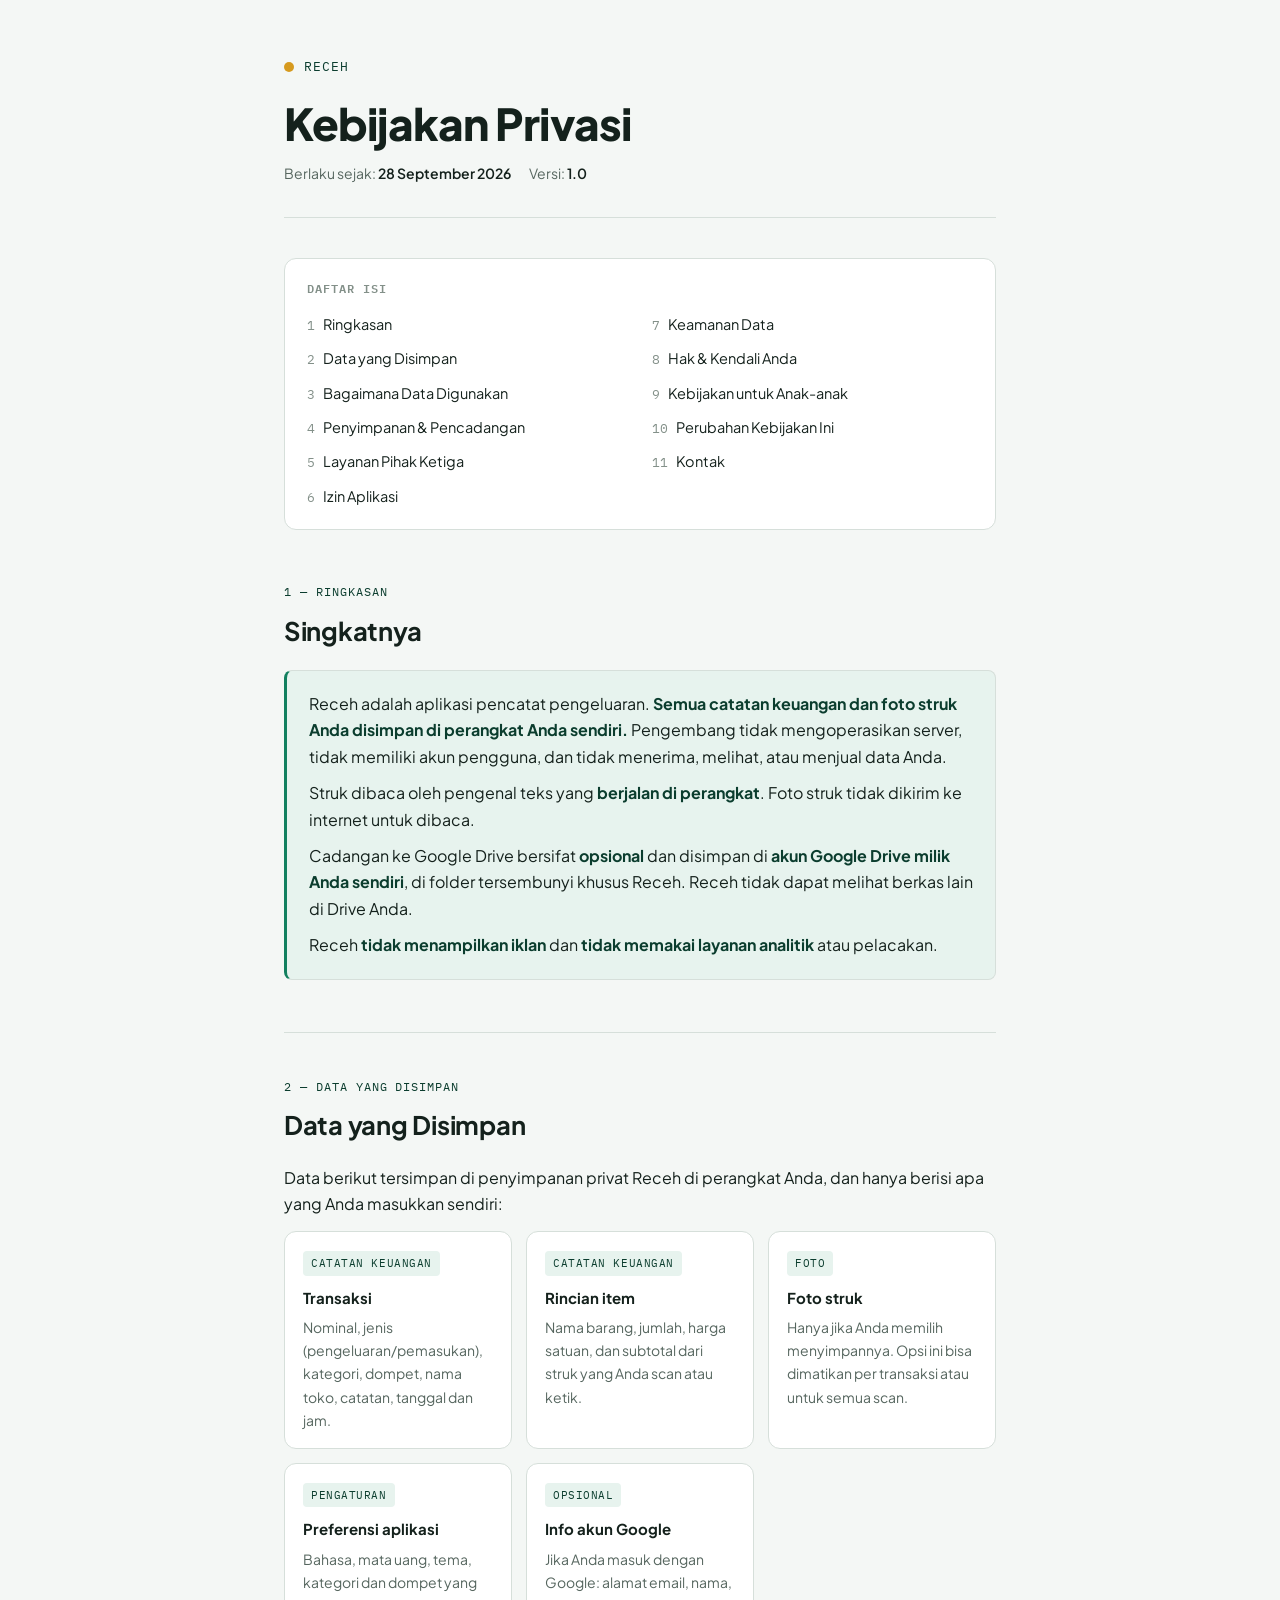
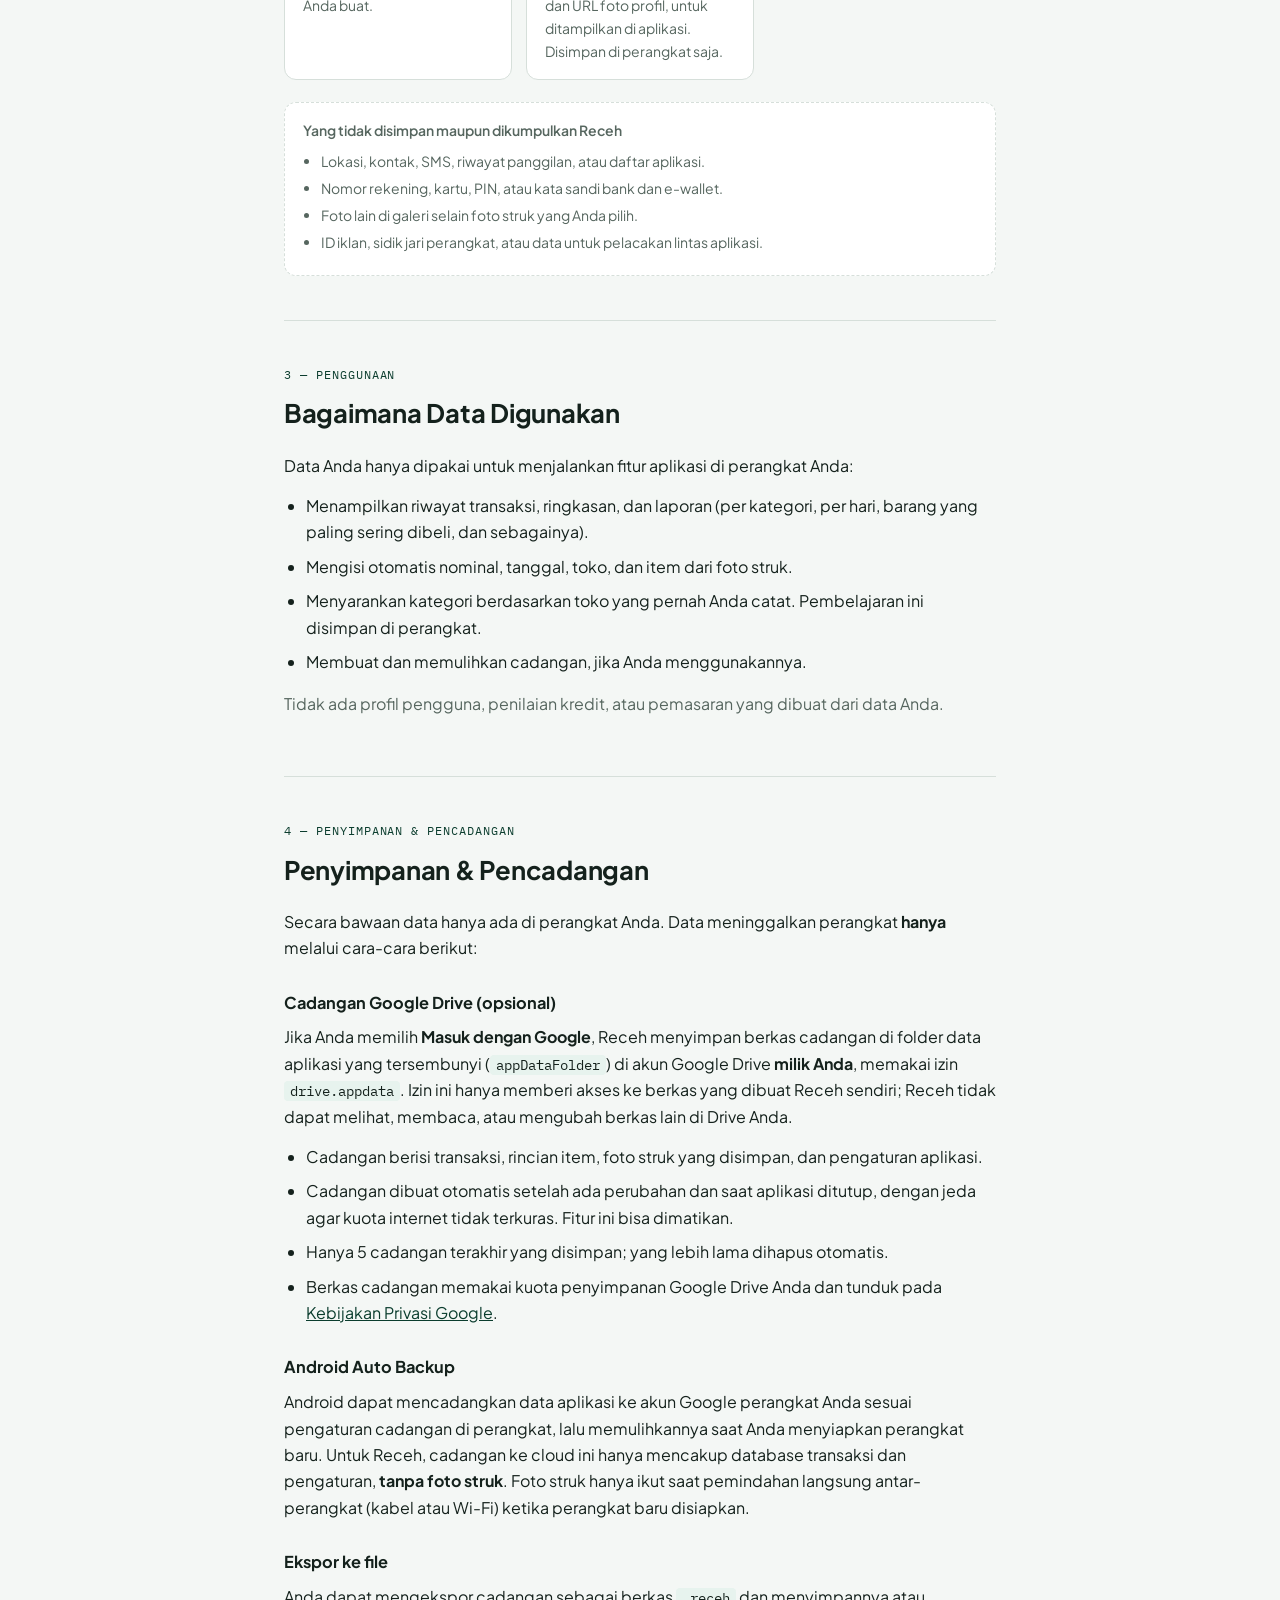
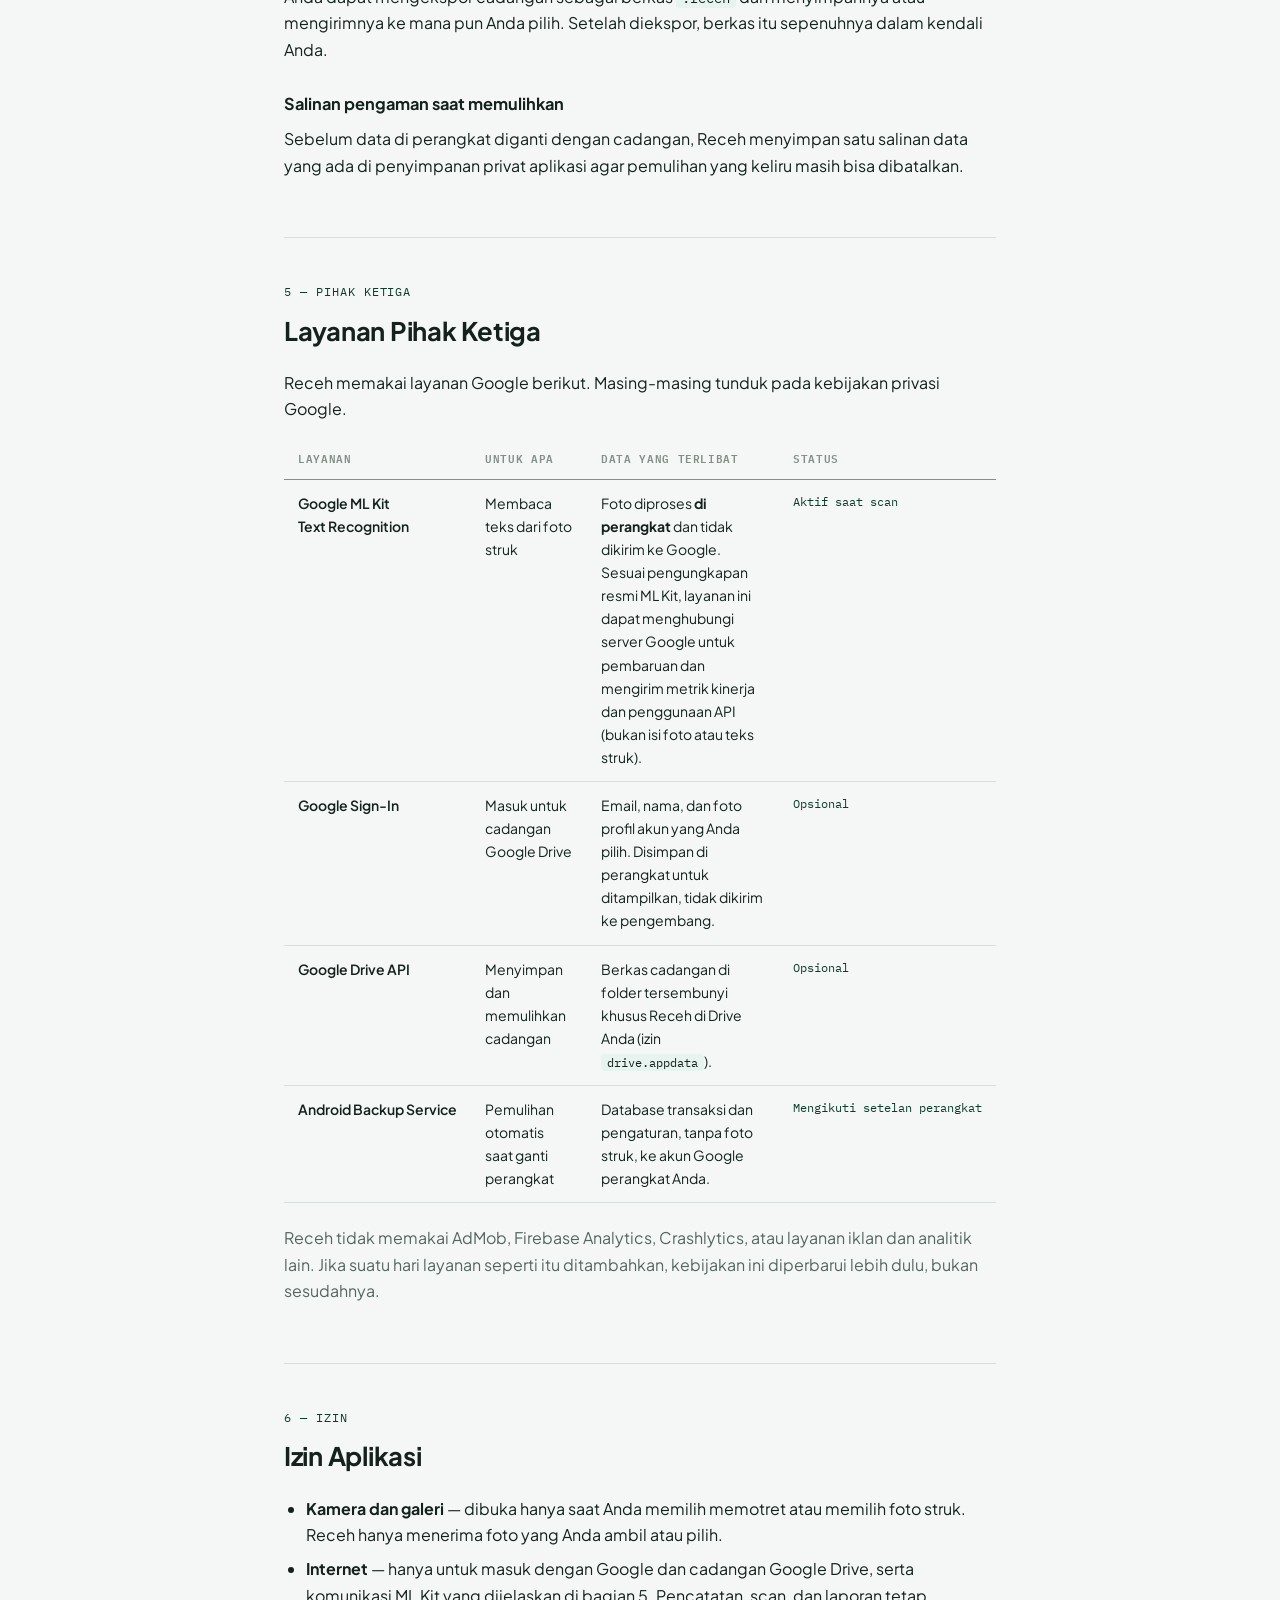
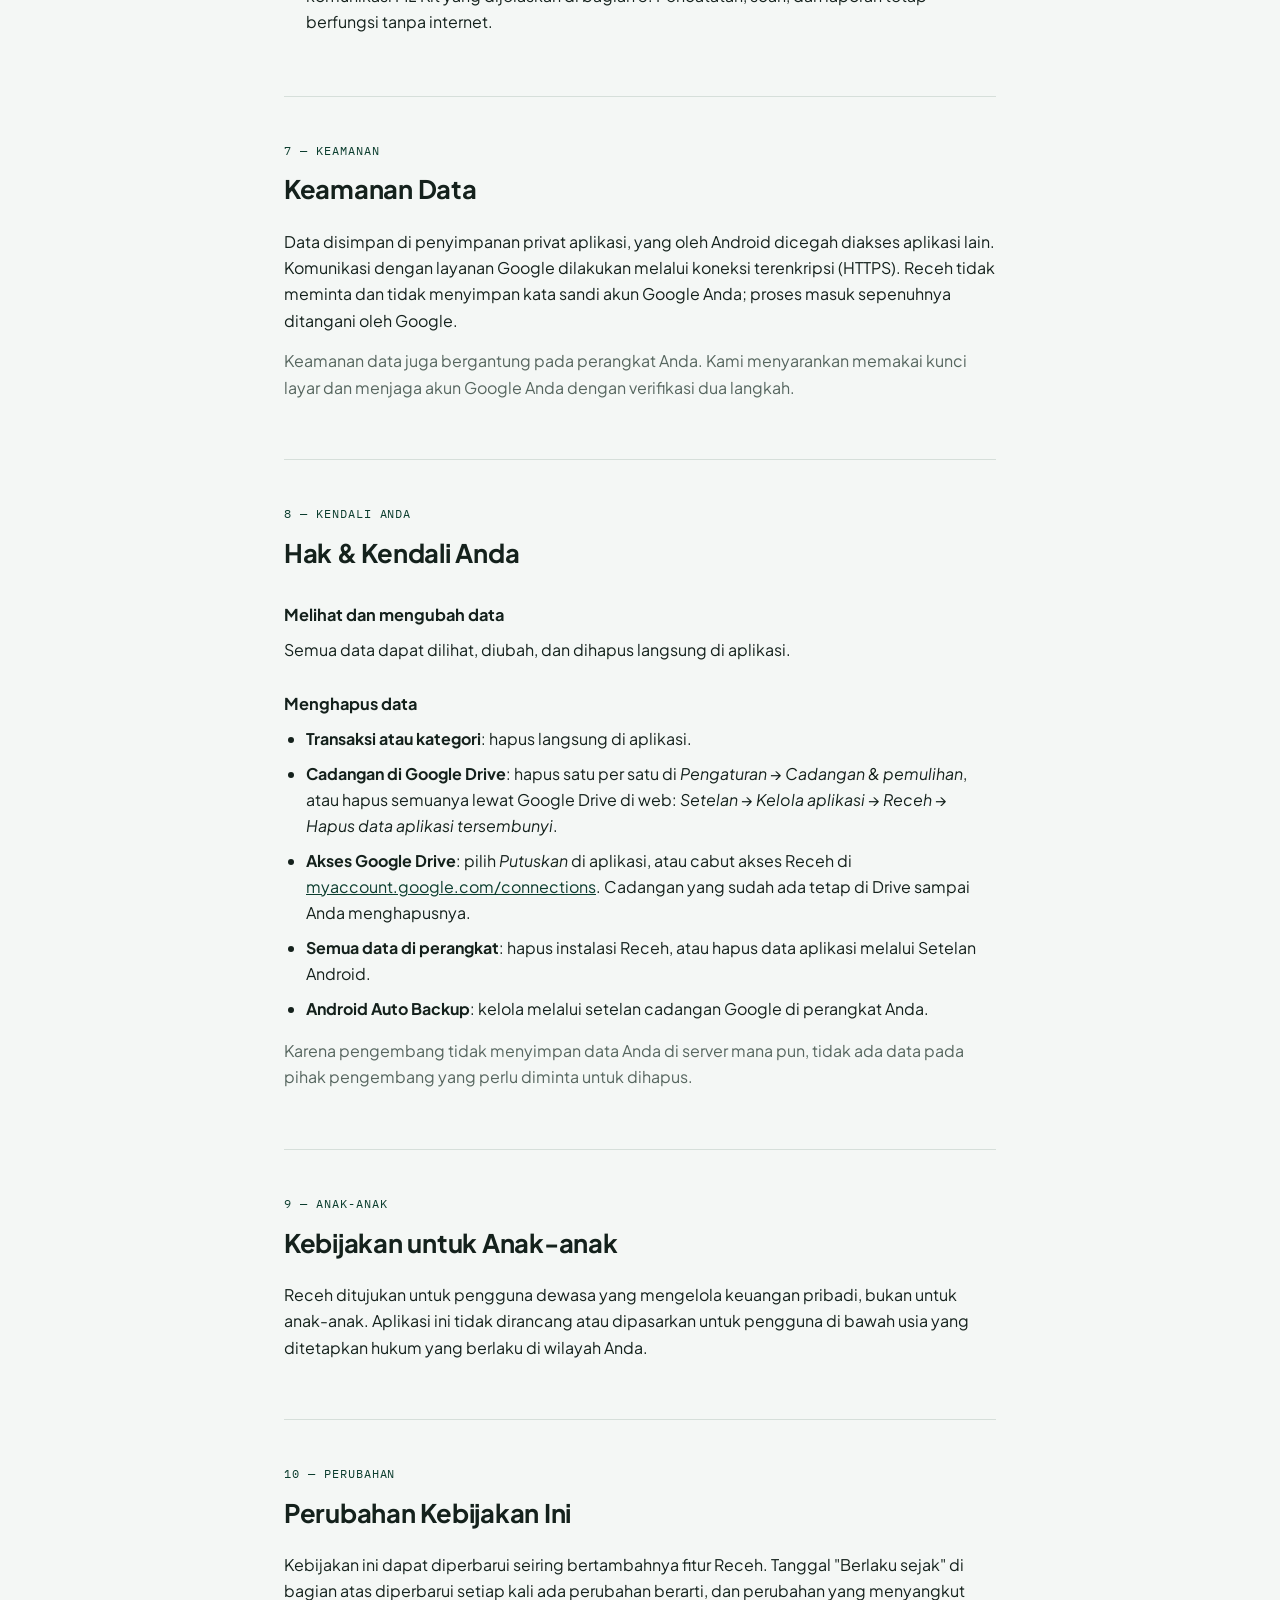
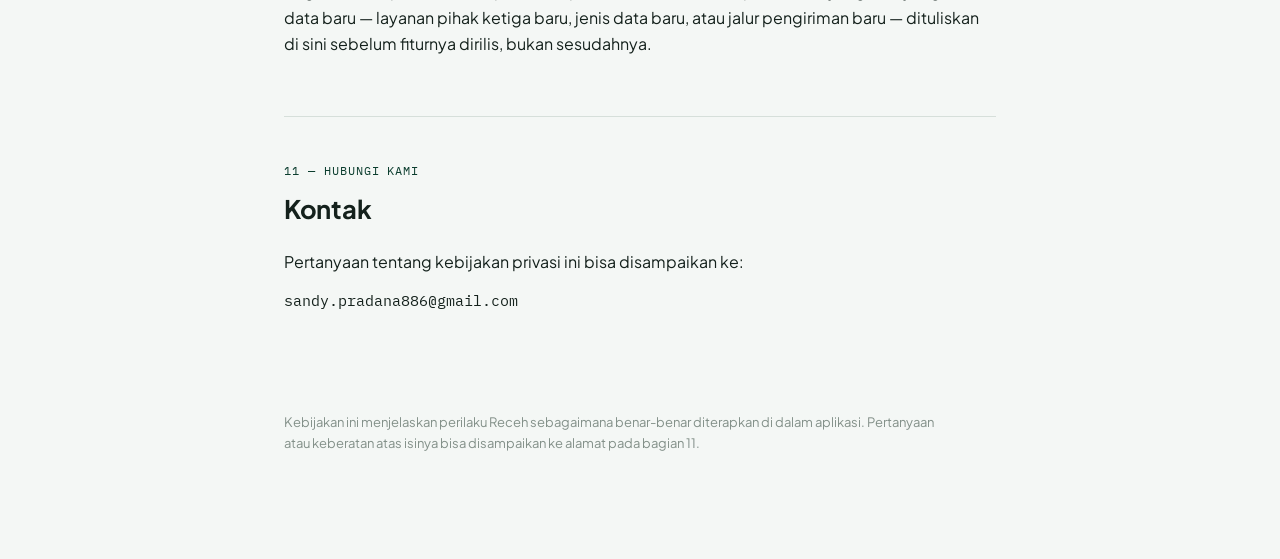
==== privacy-policy.html @ eab9de89 "Kebijakan privasi Receh Halaman publik untuk Google Play Console dan layar Branding OAuth: data yang" ====
<!doctype html>
<html lang="id">
<head>
<meta charset="utf-8">
<meta name="viewport" content="width=device-width, initial-scale=1">
<meta name="description" content="Kebijakan Privasi aplikasi Receh — data apa yang disimpan, ke mana perginya, dan apa yang bisa Anda kendalikan.">
<meta name="robots" content="index, follow">
<title>Kebijakan Privasi Receh</title>
<style>
  :root {
    --bg: #F4F7F5;
    --surface: #FFFFFF;
    --ink: #14211C;
    --ink-muted: #56665F;
    --ink-faint: #839089;
    --accent: #12805F;
    --accent-strong: #0B3D2E;
    --accent-soft: #E7F3EE;
    --gold: #D69A1E;
    --line: #D6DFDA;
    --font-display: "Plus Jakarta Sans", "Segoe UI", system-ui, sans-serif;
    --font-body: "Plus Jakarta Sans", "Segoe UI", system-ui, sans-serif;
    --font-mono: "IBM Plex Mono", "SFMono-Regular", Consolas, monospace;
  }

  @media (prefers-color-scheme: dark) {
    :root:not([data-theme="light"]) {
      --bg: #101815;
      --surface: #17221E;
      --ink: #E6EEEA;
      --ink-muted: #9BADA5;
      --ink-faint: #6B7B74;
      --accent: #4FC3A0;
      --accent-strong: #7FD8BC;
      --accent-soft: #1C2D27;
      --gold: #F2B93B;
      --line: #2A3733;
    }
  }

  :root[data-theme="dark"] {
    --bg: #101815;
    --surface: #17221E;
    --ink: #E6EEEA;
    --ink-muted: #9BADA5;
    --ink-faint: #6B7B74;
    --accent: #4FC3A0;
    --accent-strong: #7FD8BC;
    --accent-soft: #1C2D27;
    --gold: #F2B93B;
    --line: #2A3733;
  }

  * { box-sizing: border-box; }
  body {
    margin: 0;
    background: var(--bg);
    color: var(--ink);
    font-family: var(--font-body);
    font-size: 16px;
    line-height: 1.65;
    -webkit-font-smoothing: antialiased;
  }
  a { color: var(--accent-strong); }
  a:focus-visible, summary:focus-visible {
    outline: 2px solid var(--accent);
    outline-offset: 2px;
  }
  code {
    font-family: var(--font-mono);
    font-size: 0.86em;
    background: var(--accent-soft);
    padding: 1px 6px;
    border-radius: 4px;
  }

  .page {
    max-width: 760px;
    margin: 0 auto;
    padding: 0 24px 96px;
  }

  /* ---- Masthead ---- */
  .masthead {
    padding: 56px 0 32px;
    border-bottom: 1px solid var(--line);
  }
  .masthead .mark {
    display: flex;
    align-items: center;
    gap: 10px;
    font-family: var(--font-mono);
    font-size: 13px;
    letter-spacing: 0.08em;
    text-transform: uppercase;
    color: var(--accent-strong);
    margin-bottom: 22px;
  }
  .masthead .mark .dot {
    width: 10px;
    height: 10px;
    border-radius: 50%;
    background: var(--gold);
    flex: none;
  }
  .masthead h1 {
    font-family: var(--font-display);
    font-weight: 800;
    letter-spacing: -0.02em;
    font-size: clamp(2rem, 5vw, 2.75rem);
    line-height: 1.1;
    margin: 0 0 14px;
    text-wrap: balance;
  }
  .masthead .meta {
    display: flex;
    flex-wrap: wrap;
    gap: 6px 18px;
    font-size: 14px;
    color: var(--ink-muted);
  }
  .masthead .meta strong { color: var(--ink); font-weight: 600; }

  /* ---- TOC ---- */
  .toc {
    margin: 40px 0 8px;
    padding: 20px 22px;
    background: var(--surface);
    border: 1px solid var(--line);
    border-radius: 12px;
  }
  .toc h2 {
    font-family: var(--font-mono);
    font-size: 12px;
    letter-spacing: 0.08em;
    text-transform: uppercase;
    color: var(--ink-faint);
    margin: 0 0 12px;
    font-weight: 600;
  }
  .toc ol {
    margin: 0;
    padding: 0;
    list-style: none;
    columns: 2;
    column-gap: 24px;
  }
  .toc li { break-inside: avoid; margin-bottom: 8px; }
  .toc a { text-decoration: none; font-size: 14.5px; color: var(--ink); }
  .toc a:hover { color: var(--accent-strong); }
  .toc a .n { color: var(--ink-faint); font-family: var(--font-mono); font-size: 13px; margin-right: 8px; }

  /* ---- Sections ---- */
  section.doc-section {
    padding: 44px 0;
    border-bottom: 1px solid var(--line);
    scroll-margin-top: 24px;
  }
  section.doc-section:last-of-type { border-bottom: none; }
  .doc-section .eyebrow {
    font-family: var(--font-mono);
    font-size: 12px;
    letter-spacing: 0.08em;
    text-transform: uppercase;
    color: var(--accent-strong);
    margin: 0 0 8px;
  }
  .doc-section h2 {
    font-family: var(--font-display);
    font-weight: 700;
    letter-spacing: -0.01em;
    font-size: 1.6rem;
    margin: 0 0 18px;
    text-wrap: balance;
  }
  .doc-section h3 {
    font-weight: 700;
    font-size: 1.02rem;
    margin: 28px 0 8px;
  }
  .doc-section p { margin: 0 0 14px; max-width: 68ch; }
  .doc-section p.muted { color: var(--ink-muted); }
  .doc-section ul { margin: 0 0 16px; padding-left: 22px; }
  .doc-section li { margin-bottom: 8px; max-width: 66ch; }

  .summary-box {
    background: var(--accent-soft);
    border: 1px solid var(--line);
    border-left: 3px solid var(--accent);
    border-radius: 8px;
    padding: 20px 22px;
    margin: 0 0 8px;
  }
  .summary-box p { margin: 0 0 10px; }
  .summary-box p:last-child { margin-bottom: 0; }
  .summary-box strong { color: var(--accent-strong); }

  /* ---- Data grid ---- */
  .data-grid {
    display: grid;
    grid-template-columns: repeat(auto-fit, minmax(210px, 1fr));
    gap: 14px;
    margin: 8px 0 22px;
  }
  .data-card {
    background: var(--surface);
    border: 1px solid var(--line);
    border-radius: 12px;
    padding: 16px 18px;
  }
  .data-card .tag {
    display: inline-block;
    font-family: var(--font-mono);
    font-size: 11px;
    letter-spacing: 0.05em;
    text-transform: uppercase;
    color: var(--accent-strong);
    background: var(--accent-soft);
    padding: 3px 8px;
    border-radius: 4px;
    margin-bottom: 10px;
  }
  .data-card h4 { margin: 0 0 6px; font-size: 15px; }
  .data-card p { margin: 0; font-size: 14px; color: var(--ink-muted); }
  .not-collected {
    background: var(--surface);
    border: 1px dashed var(--line);
    border-radius: 12px;
    padding: 16px 18px;
    margin-top: 4px;
  }
  .not-collected h4 { margin: 0 0 8px; font-size: 14px; color: var(--ink-muted); font-weight: 600; }
  .not-collected ul { margin: 0; padding-left: 18px; }
  .not-collected li { font-size: 14px; color: var(--ink-muted); margin-bottom: 4px; }

  /* ---- Third-party table ---- */
  .table-wrap { overflow-x: auto; margin: 8px 0 22px; }
  table.services {
    width: 100%;
    min-width: 620px;
    border-collapse: collapse;
    font-size: 14px;
  }
  table.services th, table.services td {
    text-align: left;
    padding: 12px 14px;
    border-bottom: 1px solid var(--line);
    vertical-align: top;
  }
  table.services thead th {
    font-family: var(--font-mono);
    font-size: 11px;
    letter-spacing: 0.06em;
    text-transform: uppercase;
    color: var(--ink-faint);
    font-weight: 600;
    border-bottom: 1px solid var(--ink-faint);
  }
  table.services td.svc-name { font-weight: 600; white-space: nowrap; }
  table.services td.svc-status { font-family: var(--font-mono); font-size: 12px; white-space: nowrap; color: var(--accent-strong); }

  /* ---- Footer ---- */
  footer.doc-footer {
    padding-top: 40px;
    color: var(--ink-faint);
    font-size: 13px;
    line-height: 1.6;
  }
  footer.doc-footer p { max-width: 66ch; margin: 0 0 10px; }

  @media (max-width: 560px) {
    .toc ol { columns: 1; }
    .masthead { padding-top: 40px; }
  }
</style>
</head>
<body>
<link rel="stylesheet" href="https://fonts.googleapis.com/css2?family=Plus+Jakarta+Sans:wght@400;600;700;800&family=IBM+Plex+Mono:wght@500;600&display=swap">

<div class="page">

  <header class="masthead">
    <div class="mark"><span class="dot"></span> Receh</div>
    <h1>Kebijakan Privasi</h1>
    <div class="meta">
      <span>Berlaku sejak: <strong>28 September 2026</strong></span>
      <span>Versi: <strong>1.0</strong></span>
    </div>
  </header>

  <nav class="toc" aria-label="Daftar isi">
    <h2>Daftar Isi</h2>
    <ol>
      <li><a href="#ringkasan"><span class="n">1</span>Ringkasan</a></li>
      <li><a href="#data"><span class="n">2</span>Data yang Disimpan</a></li>
      <li><a href="#penggunaan"><span class="n">3</span>Bagaimana Data Digunakan</a></li>
      <li><a href="#cadangan"><span class="n">4</span>Penyimpanan &amp; Pencadangan</a></li>
      <li><a href="#pihak-ketiga"><span class="n">5</span>Layanan Pihak Ketiga</a></li>
      <li><a href="#izin"><span class="n">6</span>Izin Aplikasi</a></li>
      <li><a href="#keamanan"><span class="n">7</span>Keamanan Data</a></li>
      <li><a href="#hak-pengguna"><span class="n">8</span>Hak &amp; Kendali Anda</a></li>
      <li><a href="#anak"><span class="n">9</span>Kebijakan untuk Anak-anak</a></li>
      <li><a href="#perubahan"><span class="n">10</span>Perubahan Kebijakan Ini</a></li>
      <li><a href="#kontak"><span class="n">11</span>Kontak</a></li>
    </ol>
  </nav>

  <section class="doc-section" id="ringkasan">
    <p class="eyebrow">1 — Ringkasan</p>
    <h2>Singkatnya</h2>
    <div class="summary-box">
      <p>Receh adalah aplikasi pencatat pengeluaran. <strong>Semua catatan keuangan dan foto struk Anda disimpan di perangkat Anda sendiri.</strong> Pengembang tidak mengoperasikan server, tidak memiliki akun pengguna, dan tidak menerima, melihat, atau menjual data Anda.</p>
      <p>Struk dibaca oleh pengenal teks yang <strong>berjalan di perangkat</strong>. Foto struk tidak dikirim ke internet untuk dibaca.</p>
      <p>Cadangan ke Google Drive bersifat <strong>opsional</strong> dan disimpan di <strong>akun Google Drive milik Anda sendiri</strong>, di folder tersembunyi khusus Receh. Receh tidak dapat melihat berkas lain di Drive Anda.</p>
      <p>Receh <strong>tidak menampilkan iklan</strong> dan <strong>tidak memakai layanan analitik</strong> atau pelacakan.</p>
    </div>
  </section>

  <section class="doc-section" id="data">
    <p class="eyebrow">2 — Data yang Disimpan</p>
    <h2>Data yang Disimpan</h2>
    <p>Data berikut tersimpan di penyimpanan privat Receh di perangkat Anda, dan hanya berisi apa yang Anda masukkan sendiri:</p>
    <div class="data-grid">
      <div class="data-card">
        <span class="tag">Catatan keuangan</span>
        <h4>Transaksi</h4>
        <p>Nominal, jenis (pengeluaran/pemasukan), kategori, dompet, nama toko, catatan, tanggal dan jam.</p>
      </div>
      <div class="data-card">
        <span class="tag">Catatan keuangan</span>
        <h4>Rincian item</h4>
        <p>Nama barang, jumlah, harga satuan, dan subtotal dari struk yang Anda scan atau ketik.</p>
      </div>
      <div class="data-card">
        <span class="tag">Foto</span>
        <h4>Foto struk</h4>
        <p>Hanya jika Anda memilih menyimpannya. Opsi ini bisa dimatikan per transaksi atau untuk semua scan.</p>
      </div>
      <div class="data-card">
        <span class="tag">Pengaturan</span>
        <h4>Preferensi aplikasi</h4>
        <p>Bahasa, mata uang, tema, kategori dan dompet yang Anda buat.</p>
      </div>
      <div class="data-card">
        <span class="tag">Opsional</span>
        <h4>Info akun Google</h4>
        <p>Jika Anda masuk dengan Google: alamat email, nama, dan URL foto profil, untuk ditampilkan di aplikasi. Disimpan di perangkat saja.</p>
      </div>
    </div>
    <div class="not-collected">
      <h4>Yang tidak disimpan maupun dikumpulkan Receh</h4>
      <ul>
        <li>Lokasi, kontak, SMS, riwayat panggilan, atau daftar aplikasi.</li>
        <li>Nomor rekening, kartu, PIN, atau kata sandi bank dan e-wallet.</li>
        <li>Foto lain di galeri selain foto struk yang Anda pilih.</li>
        <li>ID iklan, sidik jari perangkat, atau data untuk pelacakan lintas aplikasi.</li>
      </ul>
    </div>
  </section>

  <section class="doc-section" id="penggunaan">
    <p class="eyebrow">3 — Penggunaan</p>
    <h2>Bagaimana Data Digunakan</h2>
    <p>Data Anda hanya dipakai untuk menjalankan fitur aplikasi di perangkat Anda:</p>
    <ul>
      <li>Menampilkan riwayat transaksi, ringkasan, dan laporan (per kategori, per hari, barang yang paling sering dibeli, dan sebagainya).</li>
      <li>Mengisi otomatis nominal, tanggal, toko, dan item dari foto struk.</li>
      <li>Menyarankan kategori berdasarkan toko yang pernah Anda catat. Pembelajaran ini disimpan di perangkat.</li>
      <li>Membuat dan memulihkan cadangan, jika Anda menggunakannya.</li>
    </ul>
    <p class="muted">Tidak ada profil pengguna, penilaian kredit, atau pemasaran yang dibuat dari data Anda.</p>
  </section>

  <section class="doc-section" id="cadangan">
    <p class="eyebrow">4 — Penyimpanan &amp; Pencadangan</p>
    <h2>Penyimpanan &amp; Pencadangan</h2>
    <p>Secara bawaan data hanya ada di perangkat Anda. Data meninggalkan perangkat <strong>hanya</strong> melalui cara-cara berikut:</p>

    <h3>Cadangan Google Drive (opsional)</h3>
    <p>Jika Anda memilih <strong>Masuk dengan Google</strong>, Receh menyimpan berkas cadangan di folder data aplikasi yang tersembunyi (<code>appDataFolder</code>) di akun Google Drive <strong>milik Anda</strong>, memakai izin <code>drive.appdata</code>. Izin ini hanya memberi akses ke berkas yang dibuat Receh sendiri; Receh tidak dapat melihat, membaca, atau mengubah berkas lain di Drive Anda.</p>
    <ul>
      <li>Cadangan berisi transaksi, rincian item, foto struk yang disimpan, dan pengaturan aplikasi.</li>
      <li>Cadangan dibuat otomatis setelah ada perubahan dan saat aplikasi ditutup, dengan jeda agar kuota internet tidak terkuras. Fitur ini bisa dimatikan.</li>
      <li>Hanya 5 cadangan terakhir yang disimpan; yang lebih lama dihapus otomatis.</li>
      <li>Berkas cadangan memakai kuota penyimpanan Google Drive Anda dan tunduk pada <a href="https://policies.google.com/privacy" rel="noopener">Kebijakan Privasi Google</a>.</li>
    </ul>

    <h3>Android Auto Backup</h3>
    <p>Android dapat mencadangkan data aplikasi ke akun Google perangkat Anda sesuai pengaturan cadangan di perangkat, lalu memulihkannya saat Anda menyiapkan perangkat baru. Untuk Receh, cadangan ke cloud ini hanya mencakup database transaksi dan pengaturan, <strong>tanpa foto struk</strong>. Foto struk hanya ikut saat pemindahan langsung antar-perangkat (kabel atau Wi-Fi) ketika perangkat baru disiapkan.</p>

    <h3>Ekspor ke file</h3>
    <p>Anda dapat mengekspor cadangan sebagai berkas <code>.receh</code> dan menyimpannya atau mengirimnya ke mana pun Anda pilih. Setelah diekspor, berkas itu sepenuhnya dalam kendali Anda.</p>

    <h3>Salinan pengaman saat memulihkan</h3>
    <p>Sebelum data di perangkat diganti dengan cadangan, Receh menyimpan satu salinan data yang ada di penyimpanan privat aplikasi agar pemulihan yang keliru masih bisa dibatalkan.</p>
  </section>

  <section class="doc-section" id="pihak-ketiga">
    <p class="eyebrow">5 — Pihak Ketiga</p>
    <h2>Layanan Pihak Ketiga</h2>
    <p>Receh memakai layanan Google berikut. Masing-masing tunduk pada kebijakan privasi Google.</p>
    <div class="table-wrap">
      <table class="services">
        <thead>
          <tr>
            <th>Layanan</th>
            <th>Untuk apa</th>
            <th>Data yang terlibat</th>
            <th>Status</th>
          </tr>
        </thead>
        <tbody>
          <tr>
            <td class="svc-name">Google ML Kit<br>Text Recognition</td>
            <td>Membaca teks dari foto struk</td>
            <td>Foto diproses <strong>di perangkat</strong> dan tidak dikirim ke Google. Sesuai pengungkapan resmi ML Kit, layanan ini dapat menghubungi server Google untuk pembaruan dan mengirim metrik kinerja dan penggunaan API (bukan isi foto atau teks struk).</td>
            <td class="svc-status">Aktif saat scan</td>
          </tr>
          <tr>
            <td class="svc-name">Google Sign-In</td>
            <td>Masuk untuk cadangan Google Drive</td>
            <td>Email, nama, dan foto profil akun yang Anda pilih. Disimpan di perangkat untuk ditampilkan, tidak dikirim ke pengembang.</td>
            <td class="svc-status">Opsional</td>
          </tr>
          <tr>
            <td class="svc-name">Google Drive API</td>
            <td>Menyimpan dan memulihkan cadangan</td>
            <td>Berkas cadangan di folder tersembunyi khusus Receh di Drive Anda (izin <code>drive.appdata</code>).</td>
            <td class="svc-status">Opsional</td>
          </tr>
          <tr>
            <td class="svc-name">Android Backup Service</td>
            <td>Pemulihan otomatis saat ganti perangkat</td>
            <td>Database transaksi dan pengaturan, tanpa foto struk, ke akun Google perangkat Anda.</td>
            <td class="svc-status">Mengikuti setelan perangkat</td>
          </tr>
        </tbody>
      </table>
    </div>
    <p class="muted">Receh tidak memakai AdMob, Firebase Analytics, Crashlytics, atau layanan iklan dan analitik lain. Jika suatu hari layanan seperti itu ditambahkan, kebijakan ini diperbarui lebih dulu, bukan sesudahnya.</p>
  </section>

  <section class="doc-section" id="izin">
    <p class="eyebrow">6 — Izin</p>
    <h2>Izin Aplikasi</h2>
    <ul>
      <li><strong>Kamera dan galeri</strong> — dibuka hanya saat Anda memilih memotret atau memilih foto struk. Receh hanya menerima foto yang Anda ambil atau pilih.</li>
      <li><strong>Internet</strong> — hanya untuk masuk dengan Google dan cadangan Google Drive, serta komunikasi ML Kit yang dijelaskan di bagian 5. Pencatatan, scan, dan laporan tetap berfungsi tanpa internet.</li>
    </ul>
  </section>

  <section class="doc-section" id="keamanan">
    <p class="eyebrow">7 — Keamanan</p>
    <h2>Keamanan Data</h2>
    <p>Data disimpan di penyimpanan privat aplikasi, yang oleh Android dicegah diakses aplikasi lain. Komunikasi dengan layanan Google dilakukan melalui koneksi terenkripsi (HTTPS). Receh tidak meminta dan tidak menyimpan kata sandi akun Google Anda; proses masuk sepenuhnya ditangani oleh Google.</p>
    <p class="muted">Keamanan data juga bergantung pada perangkat Anda. Kami menyarankan memakai kunci layar dan menjaga akun Google Anda dengan verifikasi dua langkah.</p>
  </section>

  <section class="doc-section" id="hak-pengguna">
    <p class="eyebrow">8 — Kendali Anda</p>
    <h2>Hak &amp; Kendali Anda</h2>
    <h3>Melihat dan mengubah data</h3>
    <p>Semua data dapat dilihat, diubah, dan dihapus langsung di aplikasi.</p>
    <h3>Menghapus data</h3>
    <ul>
      <li><strong>Transaksi atau kategori</strong>: hapus langsung di aplikasi.</li>
      <li><strong>Cadangan di Google Drive</strong>: hapus satu per satu di <em>Pengaturan → Cadangan &amp; pemulihan</em>, atau hapus semuanya lewat Google Drive di web: <em>Setelan → Kelola aplikasi → Receh → Hapus data aplikasi tersembunyi</em>.</li>
      <li><strong>Akses Google Drive</strong>: pilih <em>Putuskan</em> di aplikasi, atau cabut akses Receh di <a href="https://myaccount.google.com/connections" rel="noopener">myaccount.google.com/connections</a>. Cadangan yang sudah ada tetap di Drive sampai Anda menghapusnya.</li>
      <li><strong>Semua data di perangkat</strong>: hapus instalasi Receh, atau hapus data aplikasi melalui Setelan Android.</li>
      <li><strong>Android Auto Backup</strong>: kelola melalui setelan cadangan Google di perangkat Anda.</li>
    </ul>
    <p class="muted">Karena pengembang tidak menyimpan data Anda di server mana pun, tidak ada data pada pihak pengembang yang perlu diminta untuk dihapus.</p>
  </section>

  <section class="doc-section" id="anak">
    <p class="eyebrow">9 — Anak-anak</p>
    <h2>Kebijakan untuk Anak-anak</h2>
    <p>Receh ditujukan untuk pengguna dewasa yang mengelola keuangan pribadi, bukan untuk anak-anak. Aplikasi ini tidak dirancang atau dipasarkan untuk pengguna di bawah usia yang ditetapkan hukum yang berlaku di wilayah Anda.</p>
  </section>

  <section class="doc-section" id="perubahan">
    <p class="eyebrow">10 — Perubahan</p>
    <h2>Perubahan Kebijakan Ini</h2>
    <p>Kebijakan ini dapat diperbarui seiring bertambahnya fitur Receh. Tanggal "Berlaku sejak" di bagian atas diperbarui setiap kali ada perubahan berarti, dan perubahan yang menyangkut data baru — layanan pihak ketiga baru, jenis data baru, atau jalur pengiriman baru — dituliskan di sini sebelum fiturnya dirilis, bukan sesudahnya.</p>
  </section>

  <section class="doc-section" id="kontak">
    <p class="eyebrow">11 — Hubungi Kami</p>
    <h2>Kontak</h2>
    <p>Pertanyaan tentang kebijakan privasi ini bisa disampaikan ke:</p>
    <p style="font-family:var(--font-mono); font-size:15px;">sandy.pradana886@gmail.com</p>
  </section>

  <footer class="doc-footer">
    <p>Kebijakan ini menjelaskan perilaku Receh sebagaimana benar-benar diterapkan di dalam aplikasi. Pertanyaan atau keberatan atas isinya bisa disampaikan ke alamat pada bagian 11.</p>
  </footer>

</div>
</body>
</html>
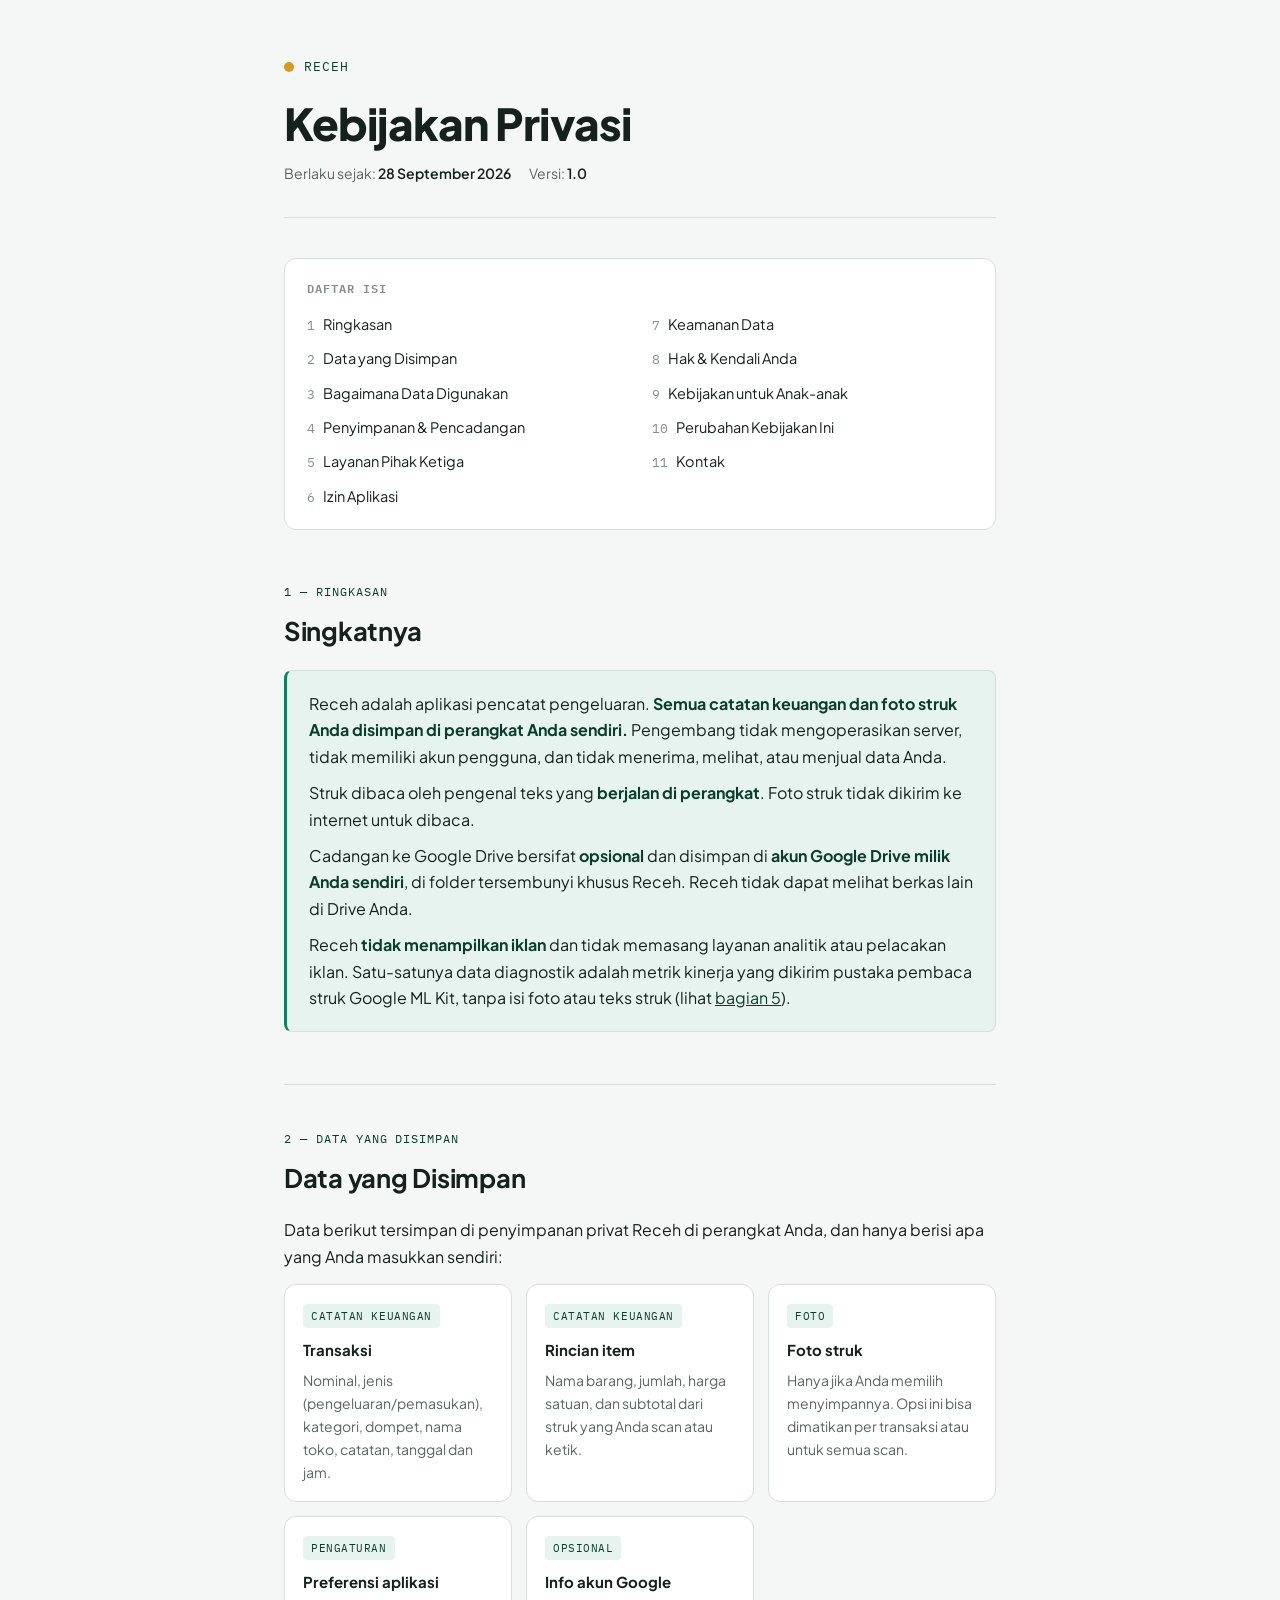
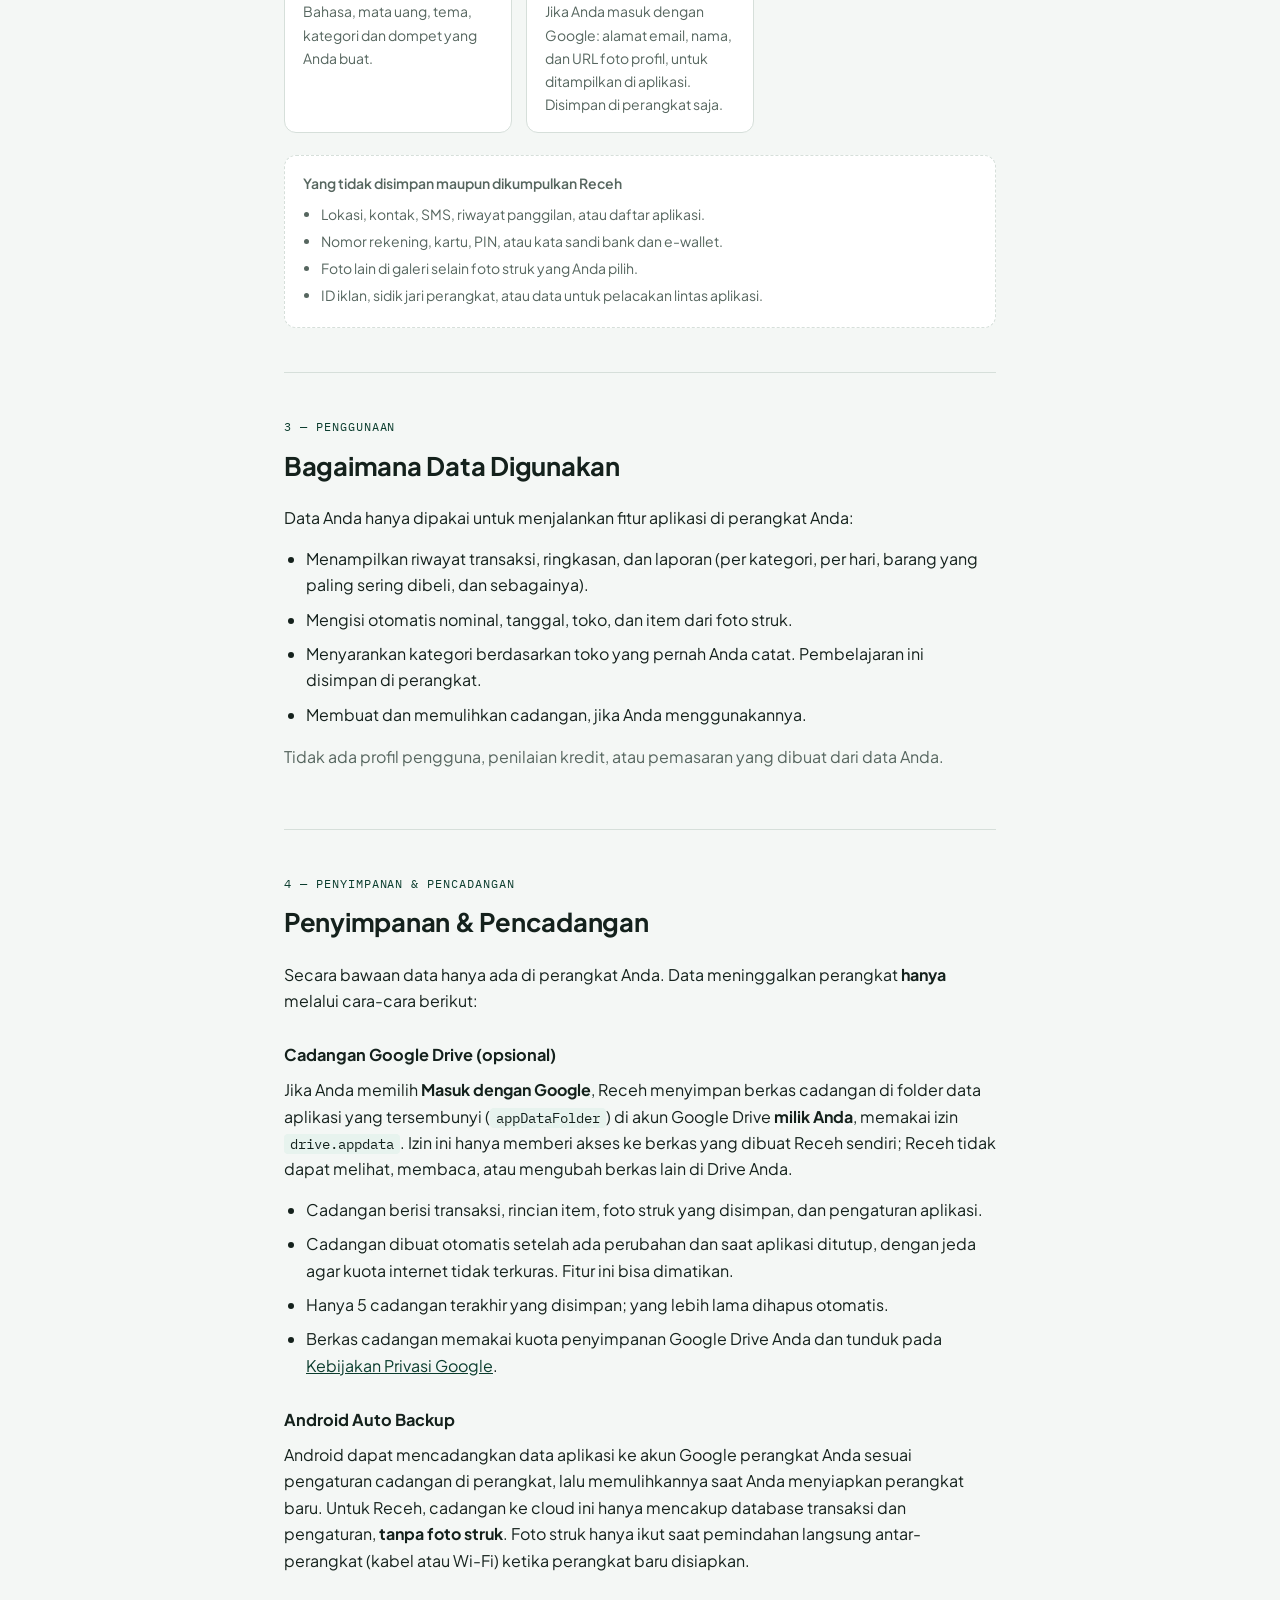
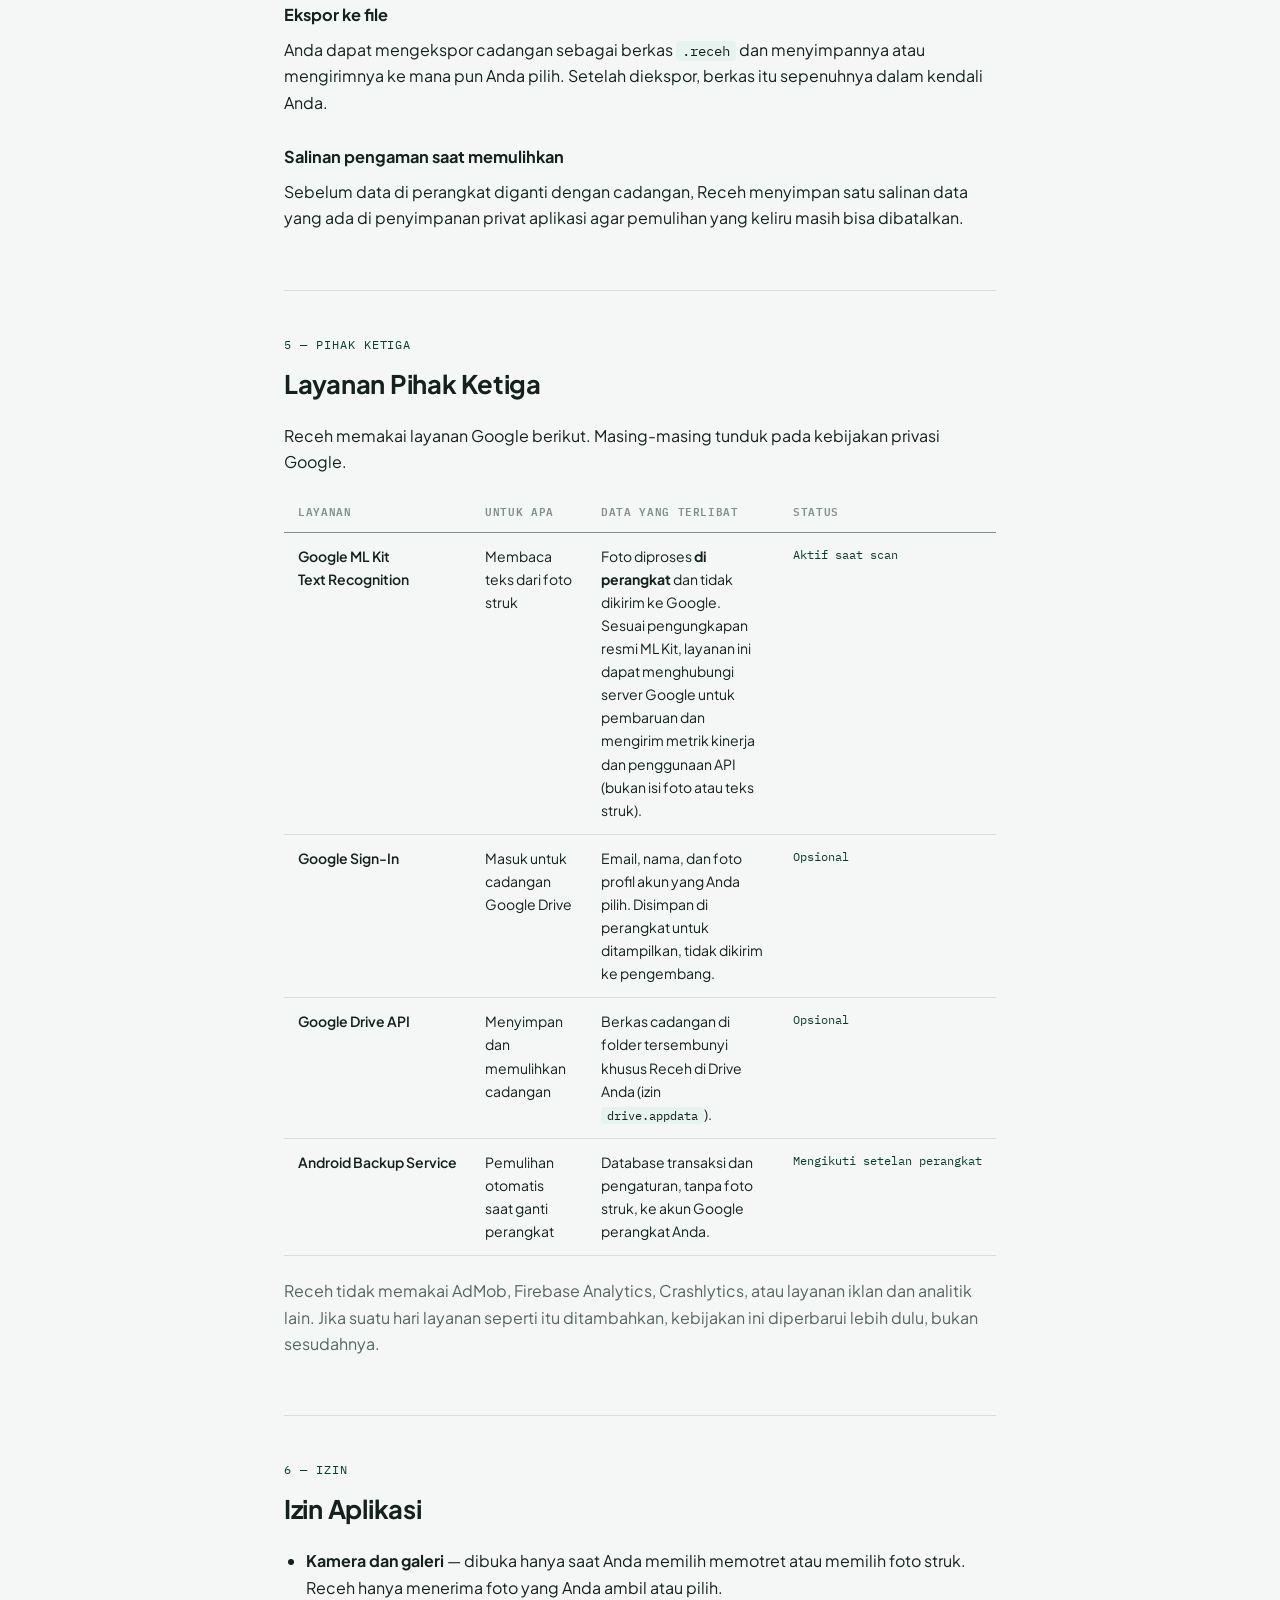
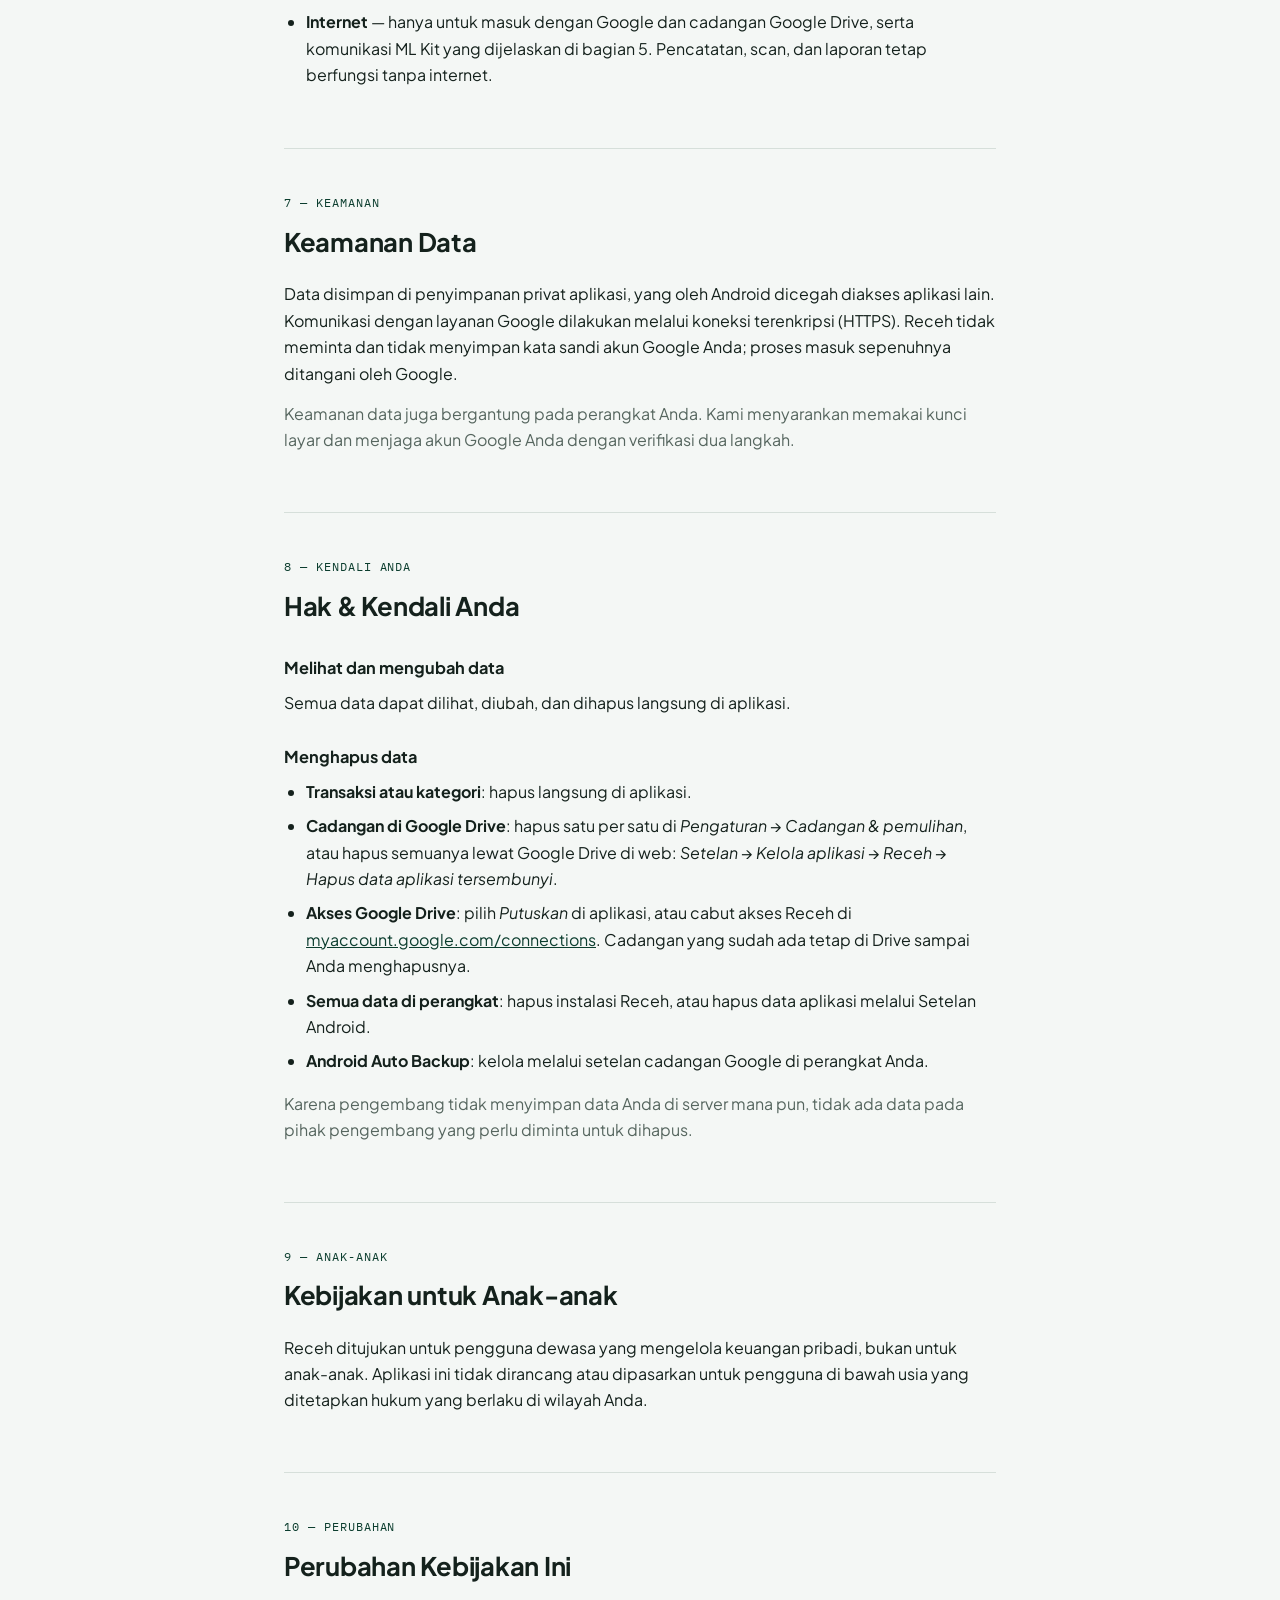
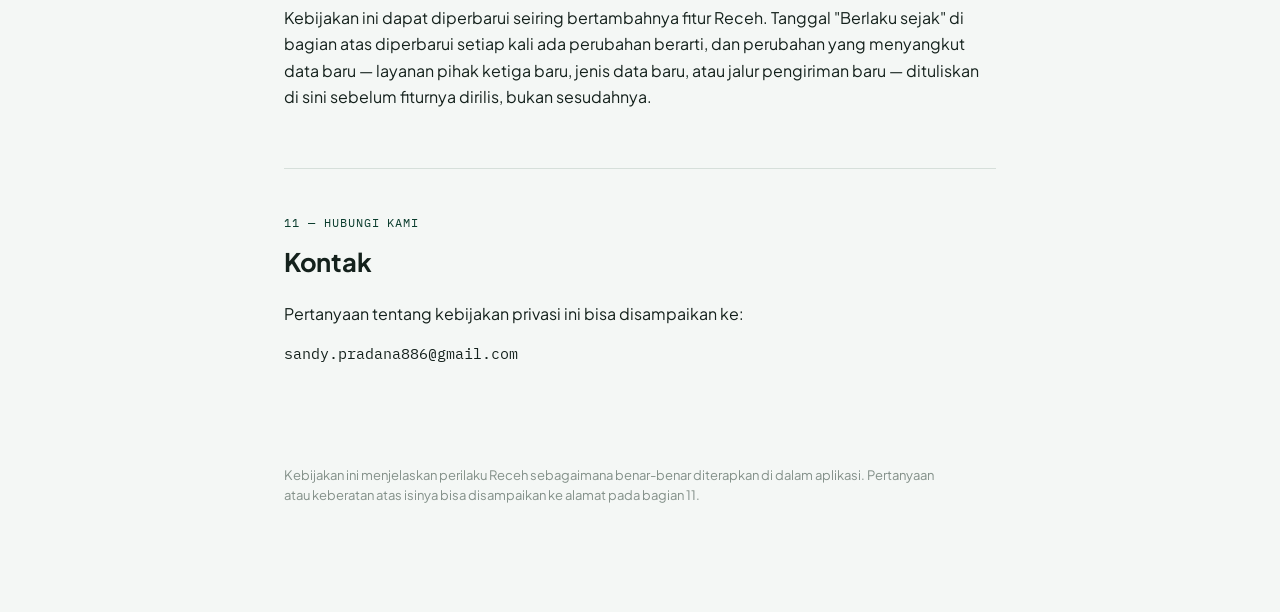
==== commit f9f5bc72: "Selaraskan ringkasan dengan deklarasi Data Safety Metrik diagnostik ML Kit dideklarasikan sebagai An" ====
--- a/privacy-policy.html
+++ b/privacy-policy.html
@@ -312,7 +312,7 @@
       <p>Receh adalah aplikasi pencatat pengeluaran. <strong>Semua catatan keuangan dan foto struk Anda disimpan di perangkat Anda sendiri.</strong> Pengembang tidak mengoperasikan server, tidak memiliki akun pengguna, dan tidak menerima, melihat, atau menjual data Anda.</p>
       <p>Struk dibaca oleh pengenal teks yang <strong>berjalan di perangkat</strong>. Foto struk tidak dikirim ke internet untuk dibaca.</p>
       <p>Cadangan ke Google Drive bersifat <strong>opsional</strong> dan disimpan di <strong>akun Google Drive milik Anda sendiri</strong>, di folder tersembunyi khusus Receh. Receh tidak dapat melihat berkas lain di Drive Anda.</p>
-      <p>Receh <strong>tidak menampilkan iklan</strong> dan <strong>tidak memakai layanan analitik</strong> atau pelacakan.</p>
+      <p>Receh <strong>tidak menampilkan iklan</strong> dan tidak memasang layanan analitik atau pelacakan iklan. Satu-satunya data diagnostik adalah metrik kinerja yang dikirim pustaka pembaca struk Google ML Kit, tanpa isi foto atau teks struk (lihat <a href="#pihak-ketiga">bagian 5</a>).</p>
     </div>
   </section>
 
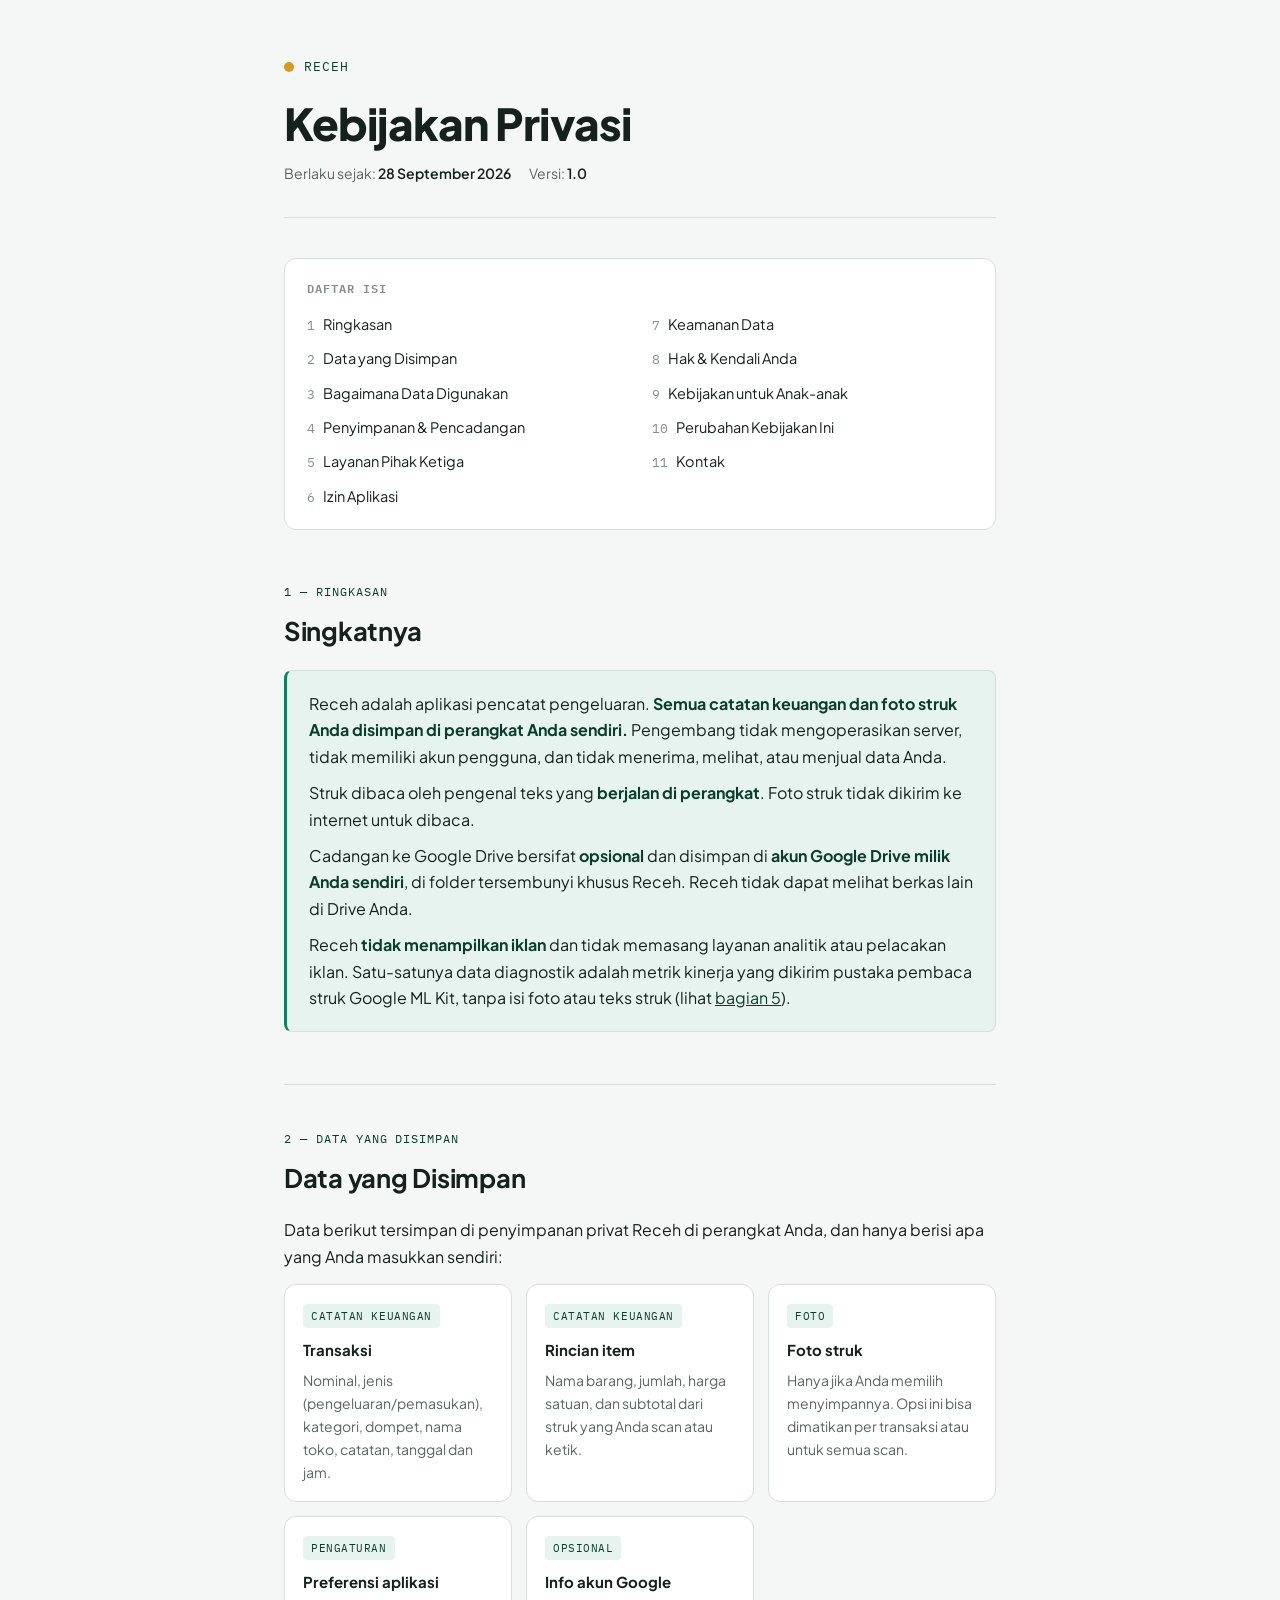
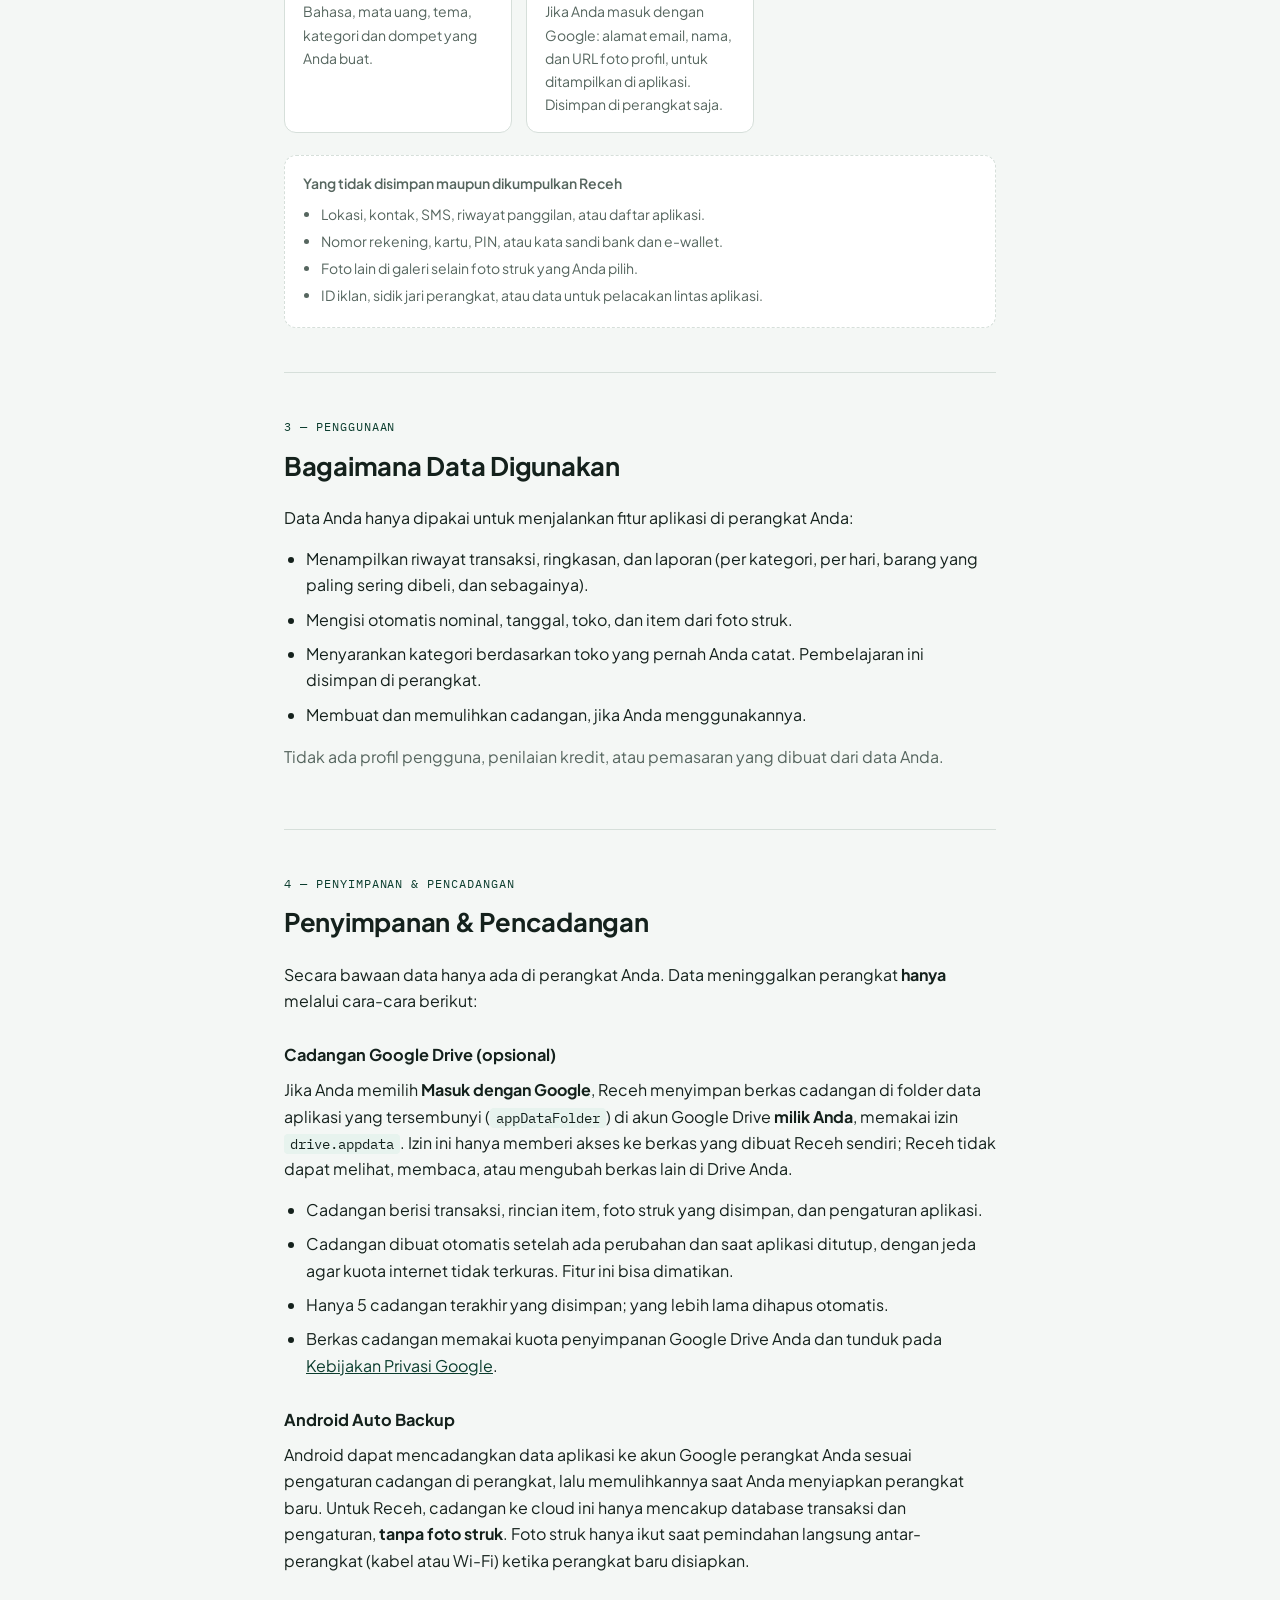
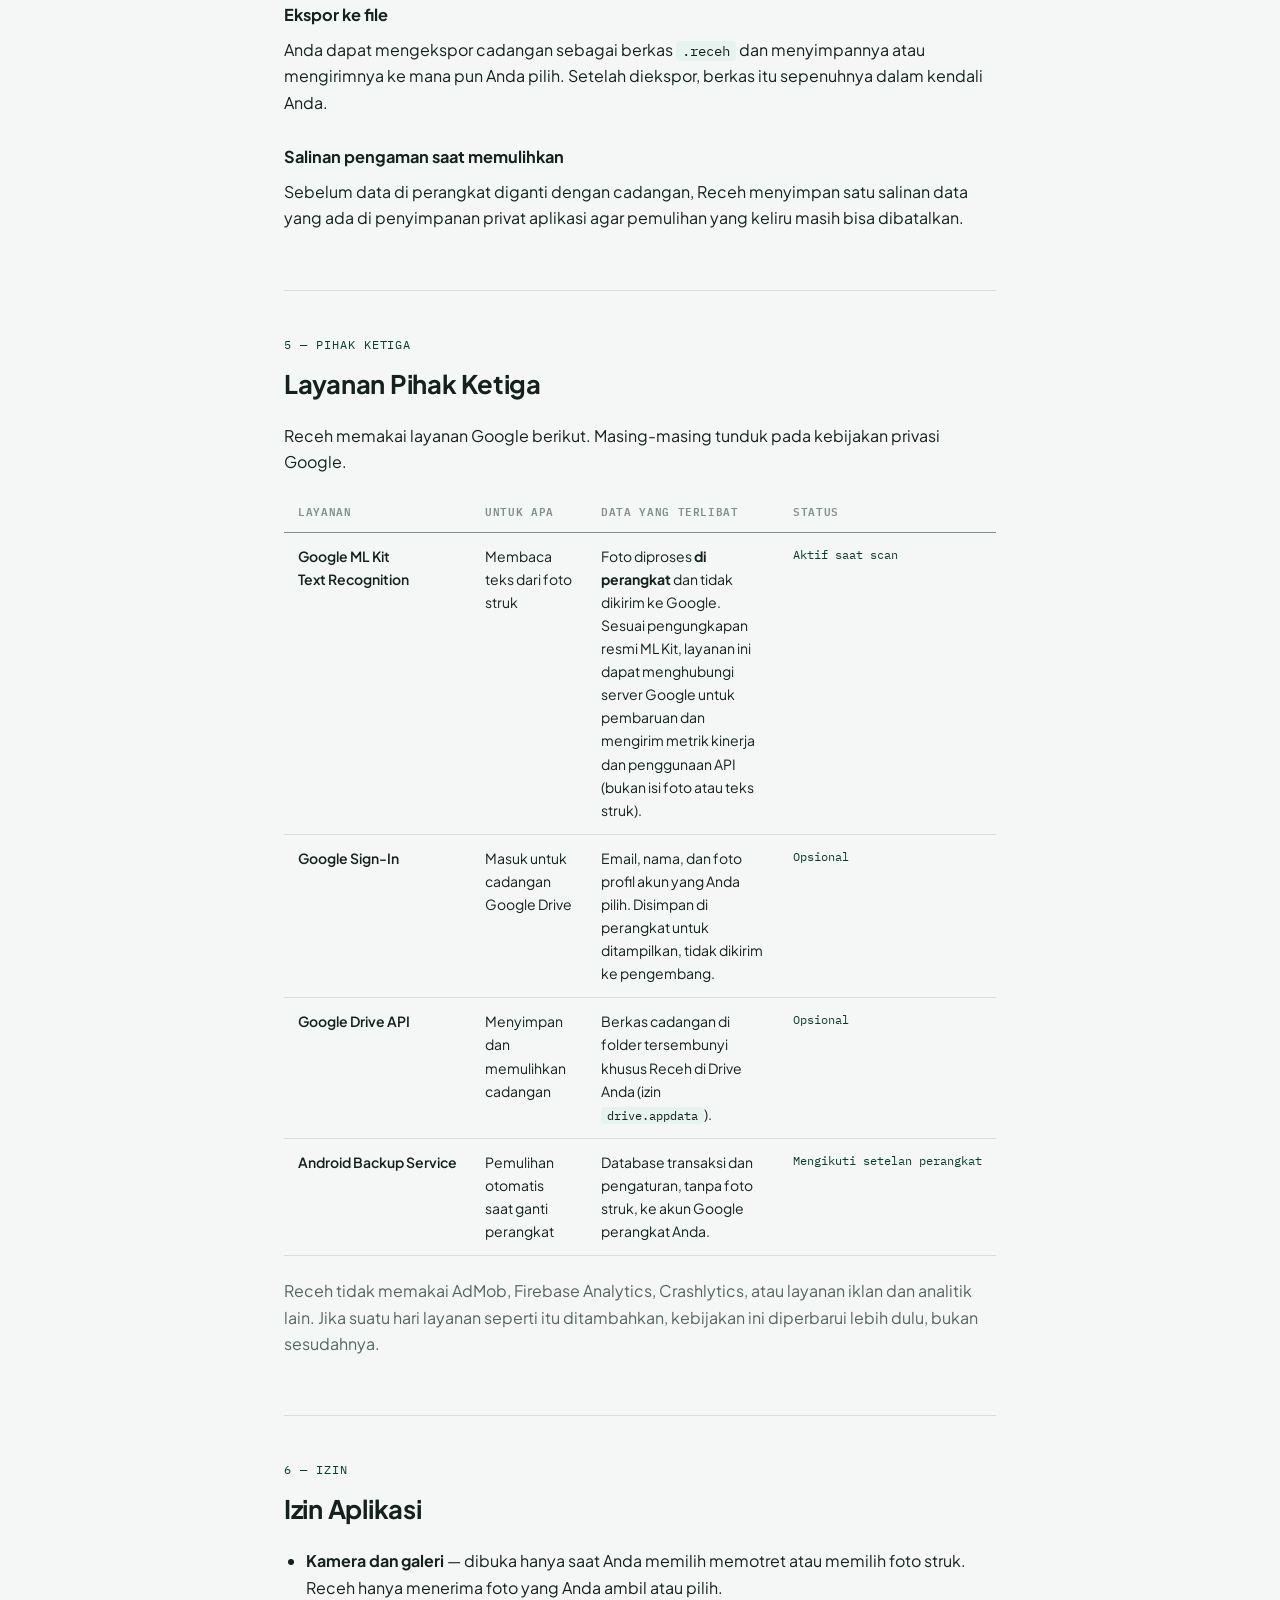
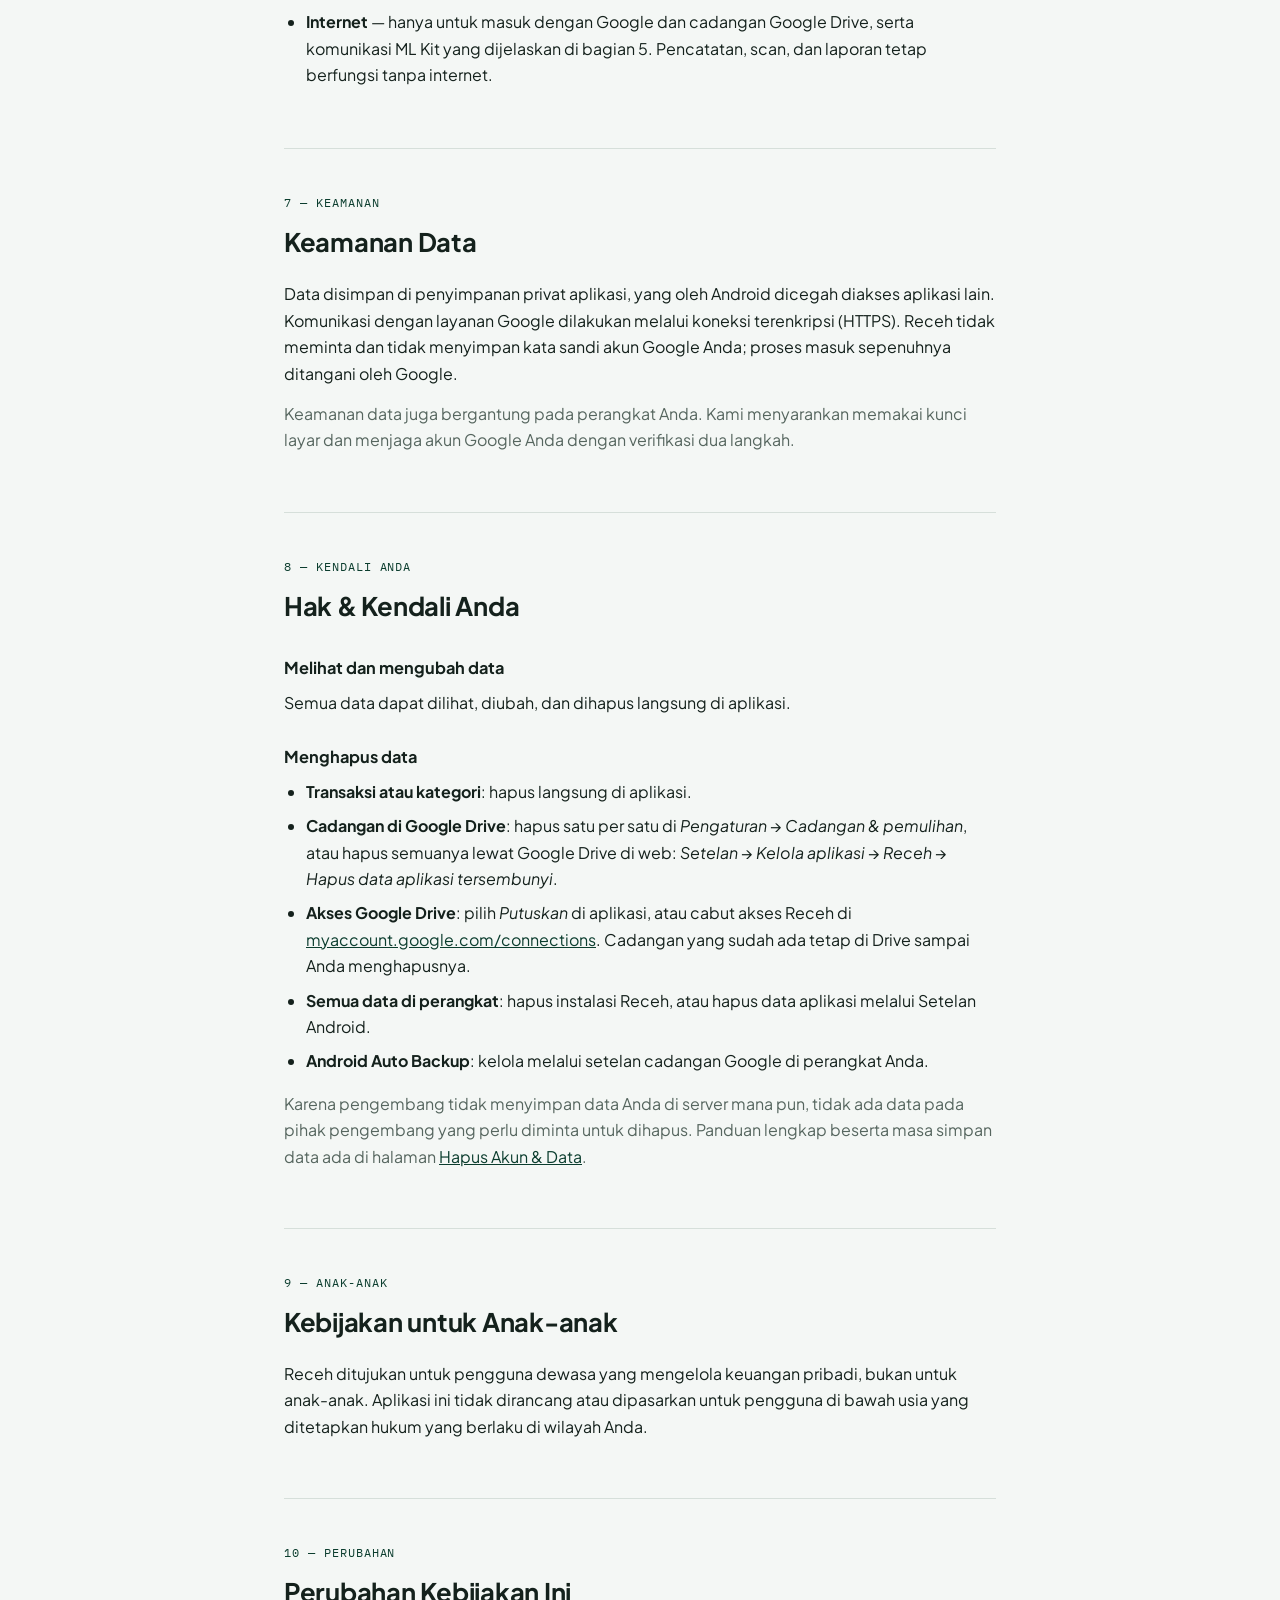
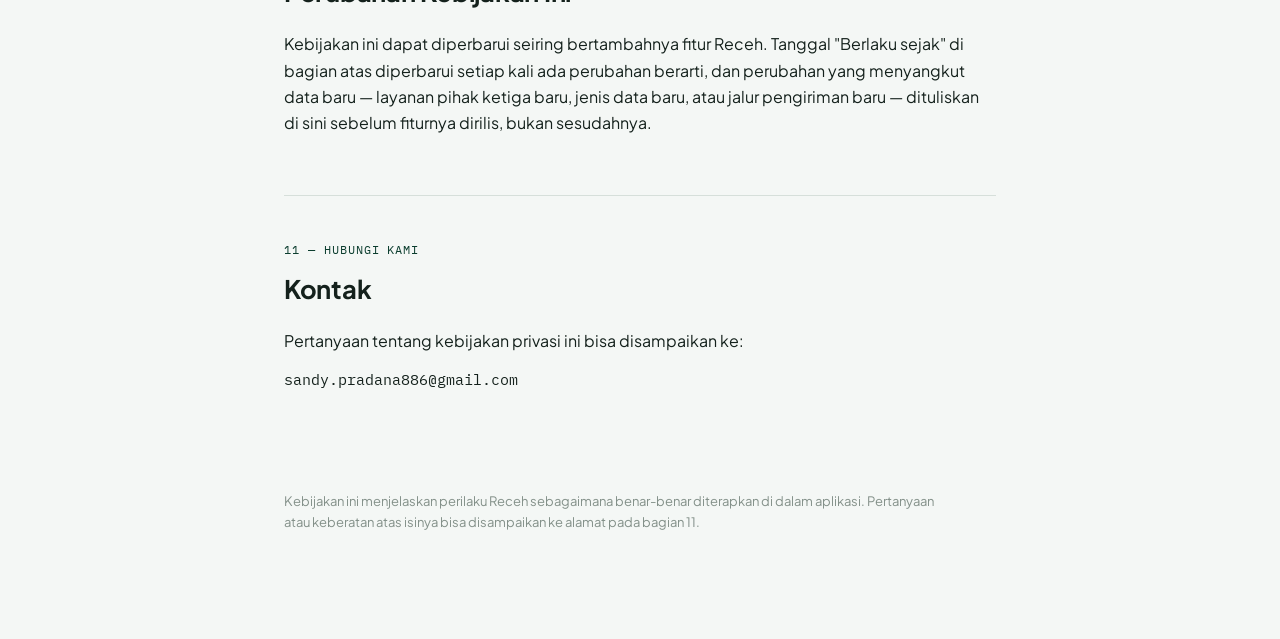
==== commit 06e8703c: "Halaman hapus akun dan data untuk Data Safety Play mensyaratkan URL penghapusan akun yang menyebut n" ====
--- a/privacy-policy.html
+++ b/privacy-policy.html
@@ -469,7 +469,7 @@
       <li><strong>Semua data di perangkat</strong>: hapus instalasi Receh, atau hapus data aplikasi melalui Setelan Android.</li>
       <li><strong>Android Auto Backup</strong>: kelola melalui setelan cadangan Google di perangkat Anda.</li>
     </ul>
-    <p class="muted">Karena pengembang tidak menyimpan data Anda di server mana pun, tidak ada data pada pihak pengembang yang perlu diminta untuk dihapus.</p>
+    <p class="muted">Karena pengembang tidak menyimpan data Anda di server mana pun, tidak ada data pada pihak pengembang yang perlu diminta untuk dihapus. Panduan lengkap beserta masa simpan data ada di halaman <a href="delete-account.html">Hapus Akun &amp; Data</a>.</p>
   </section>
 
   <section class="doc-section" id="anak">
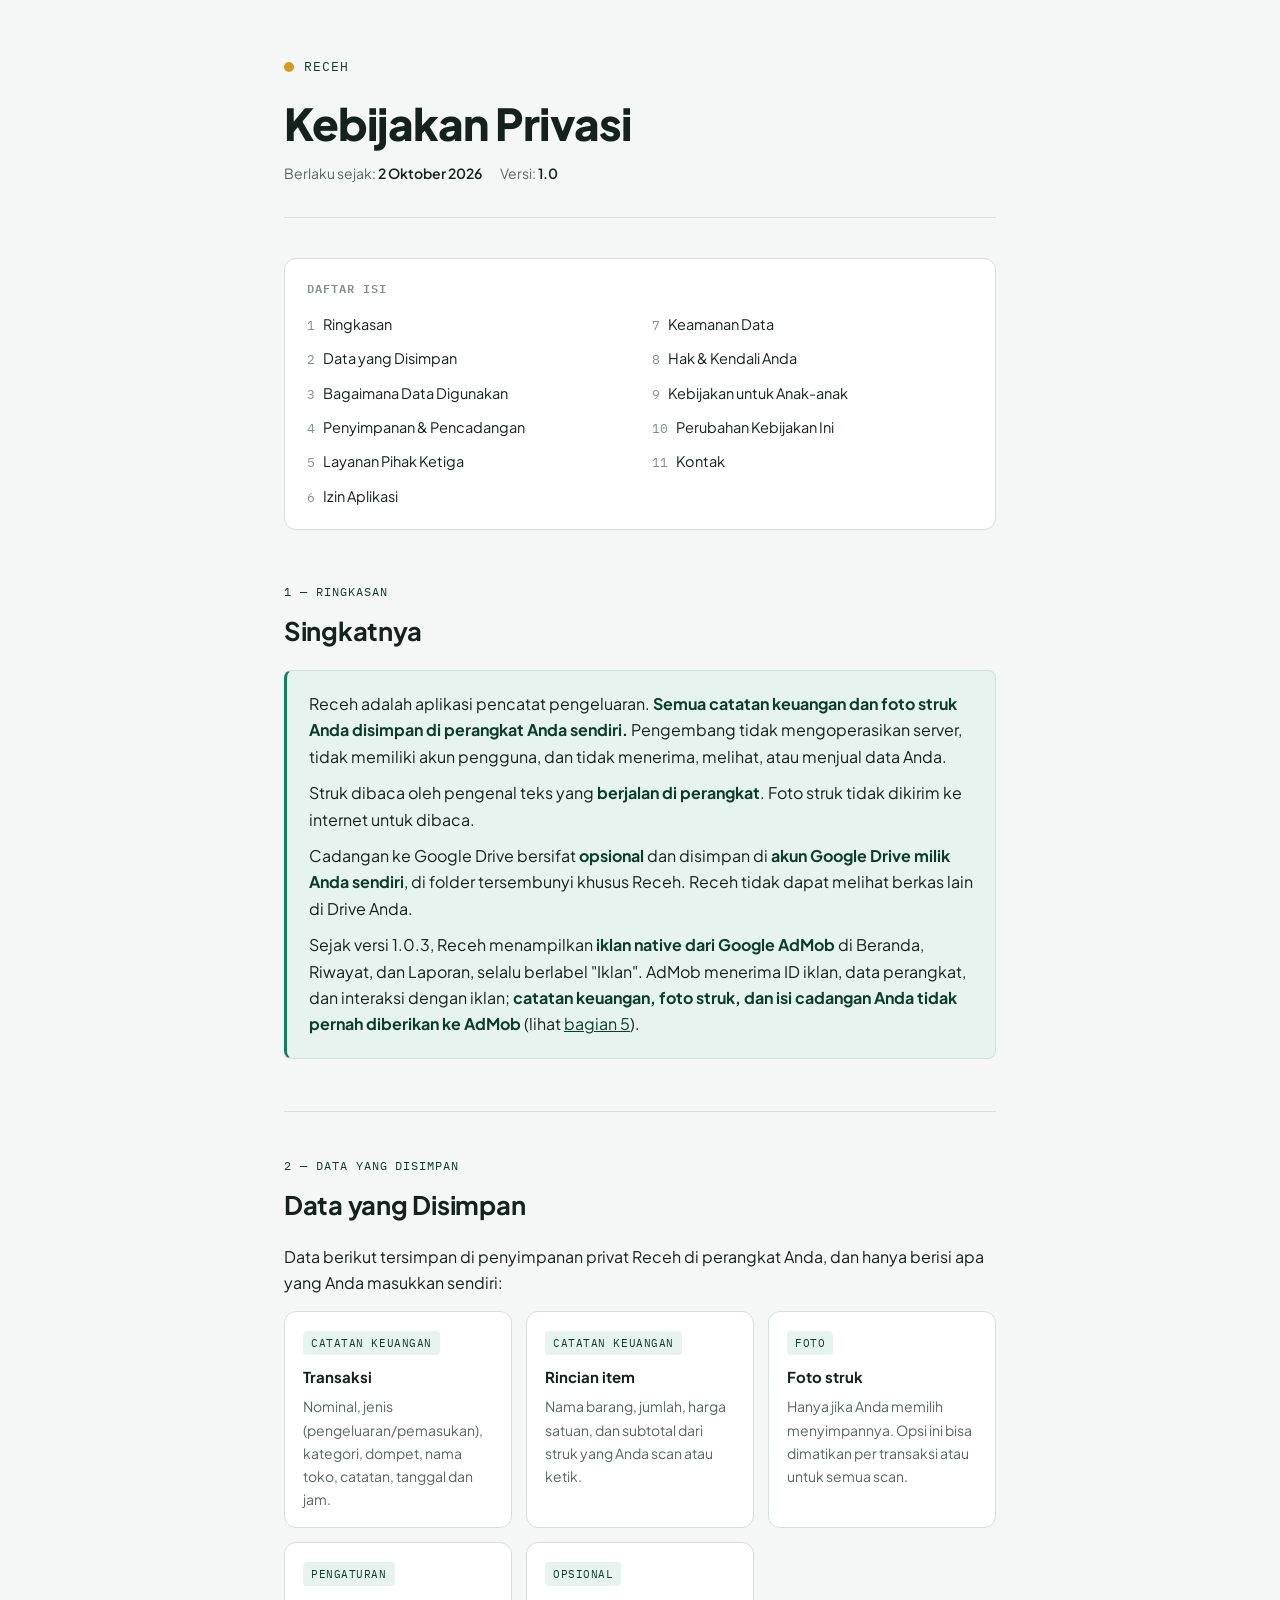
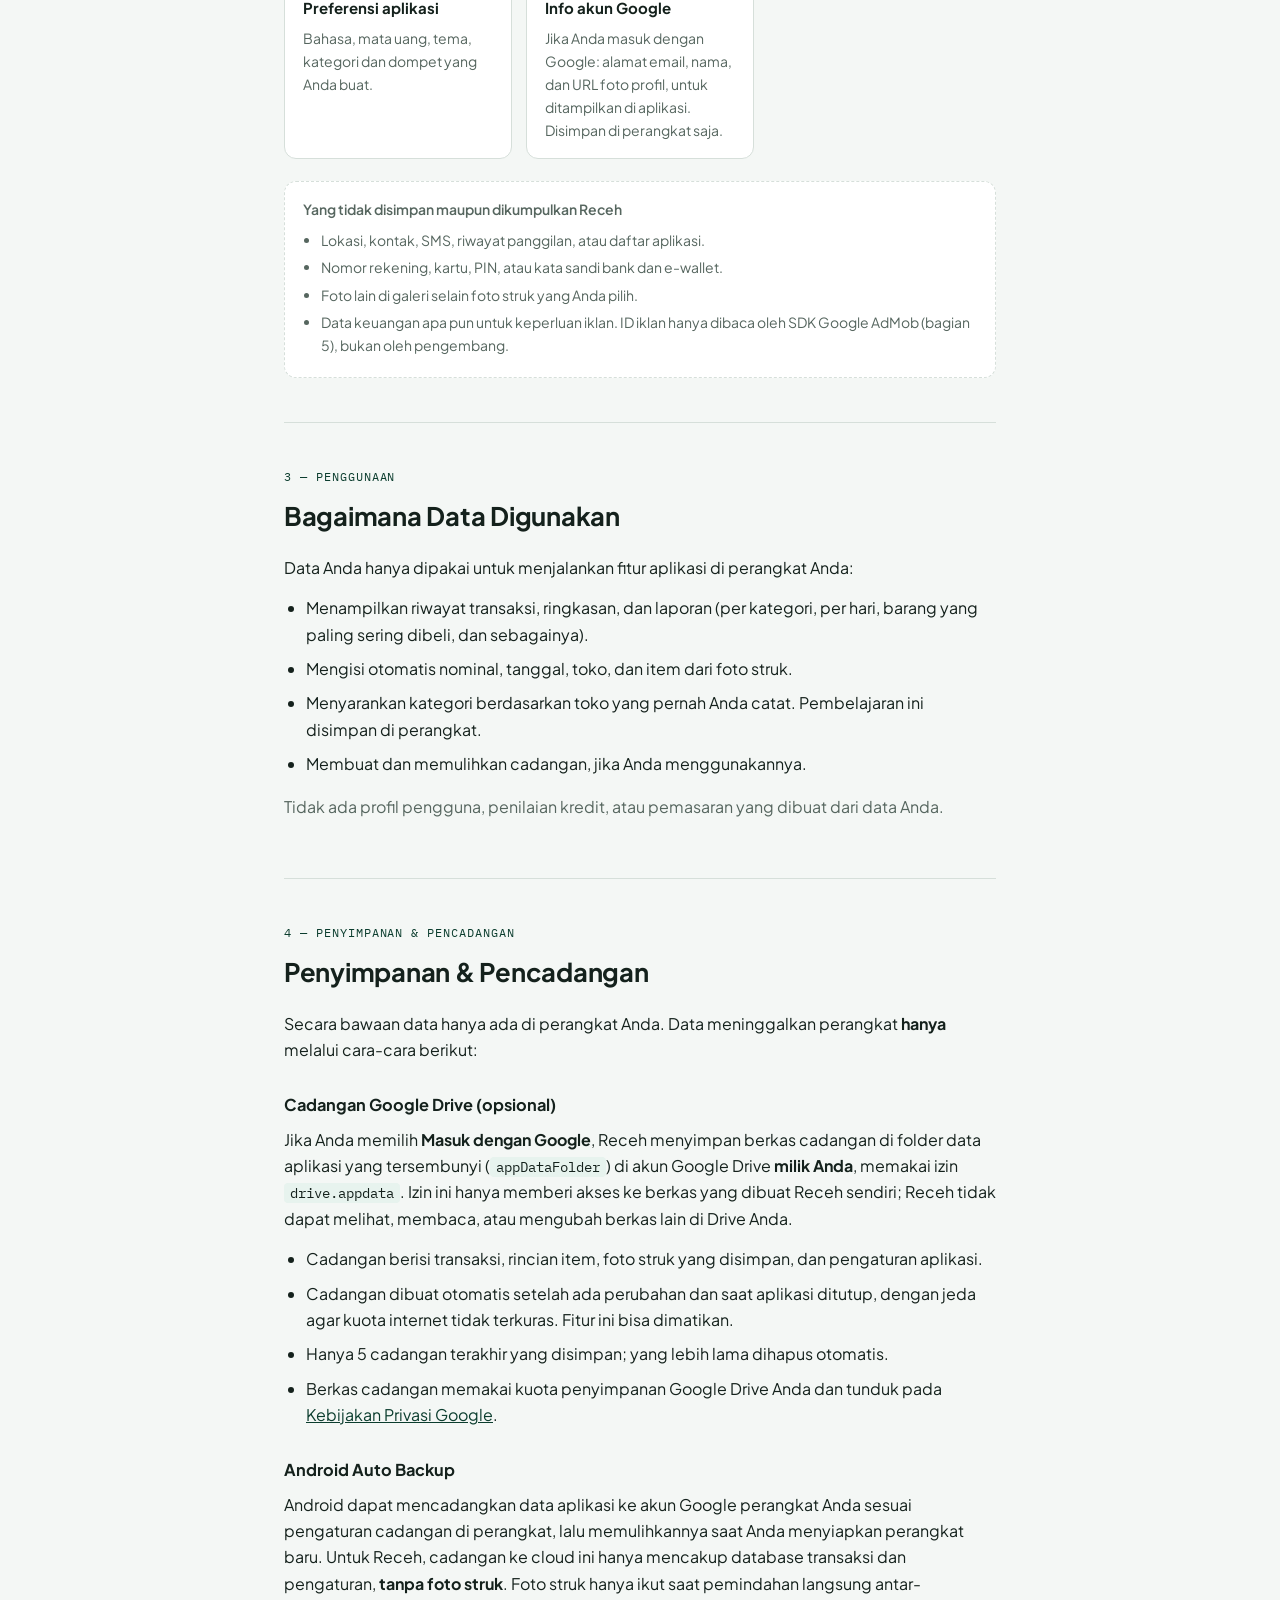
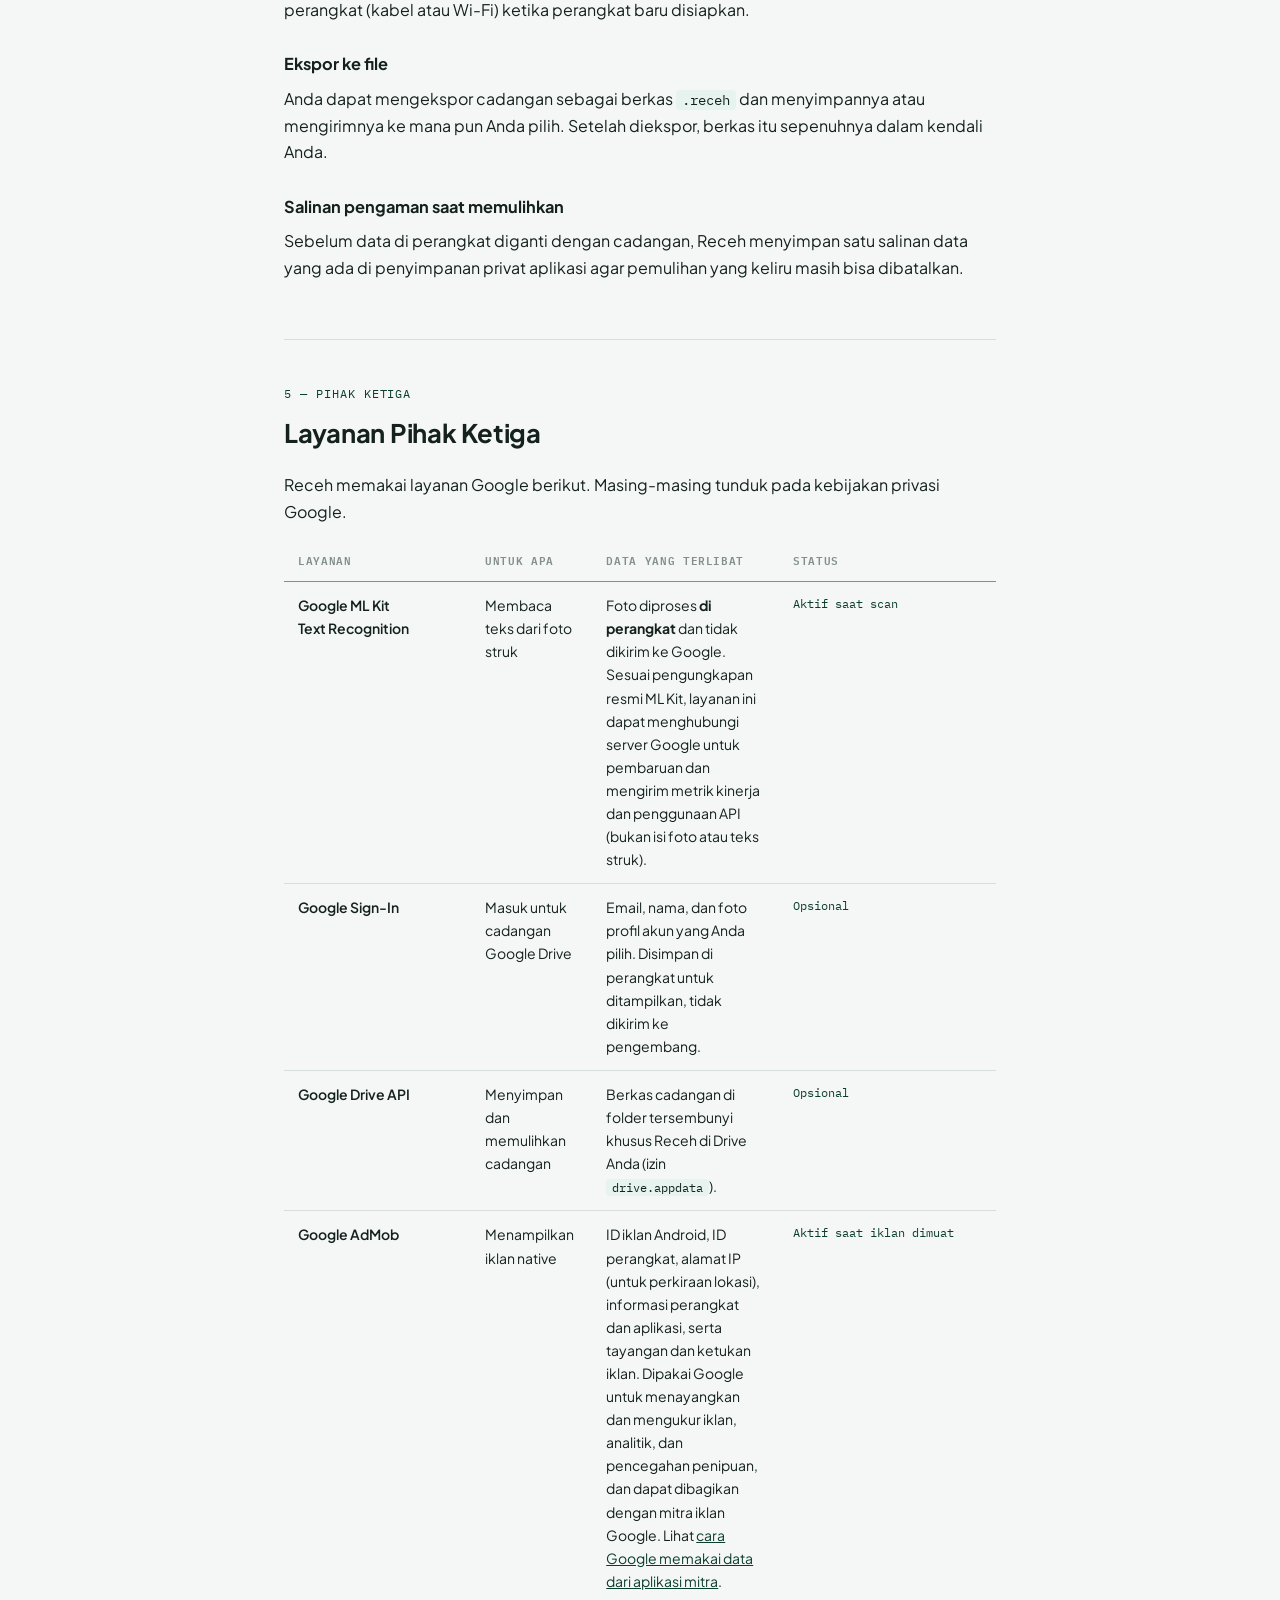
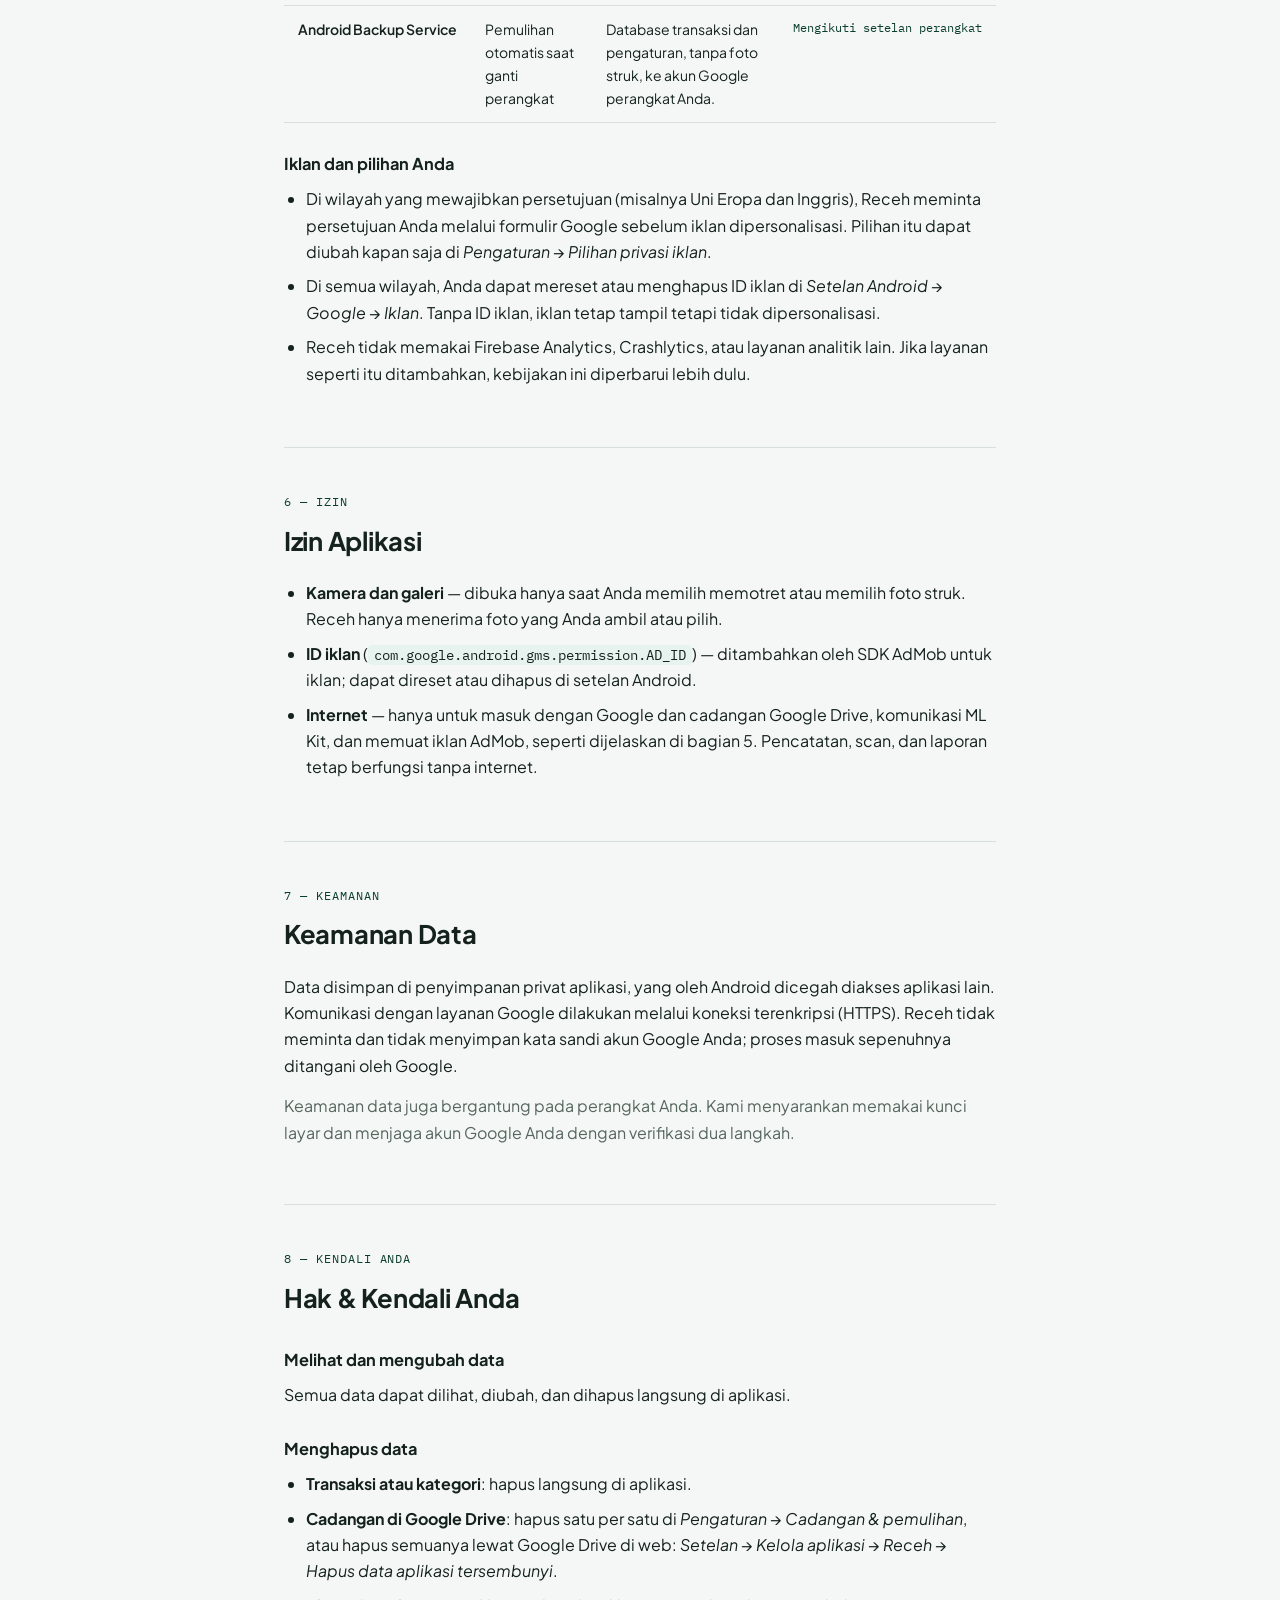
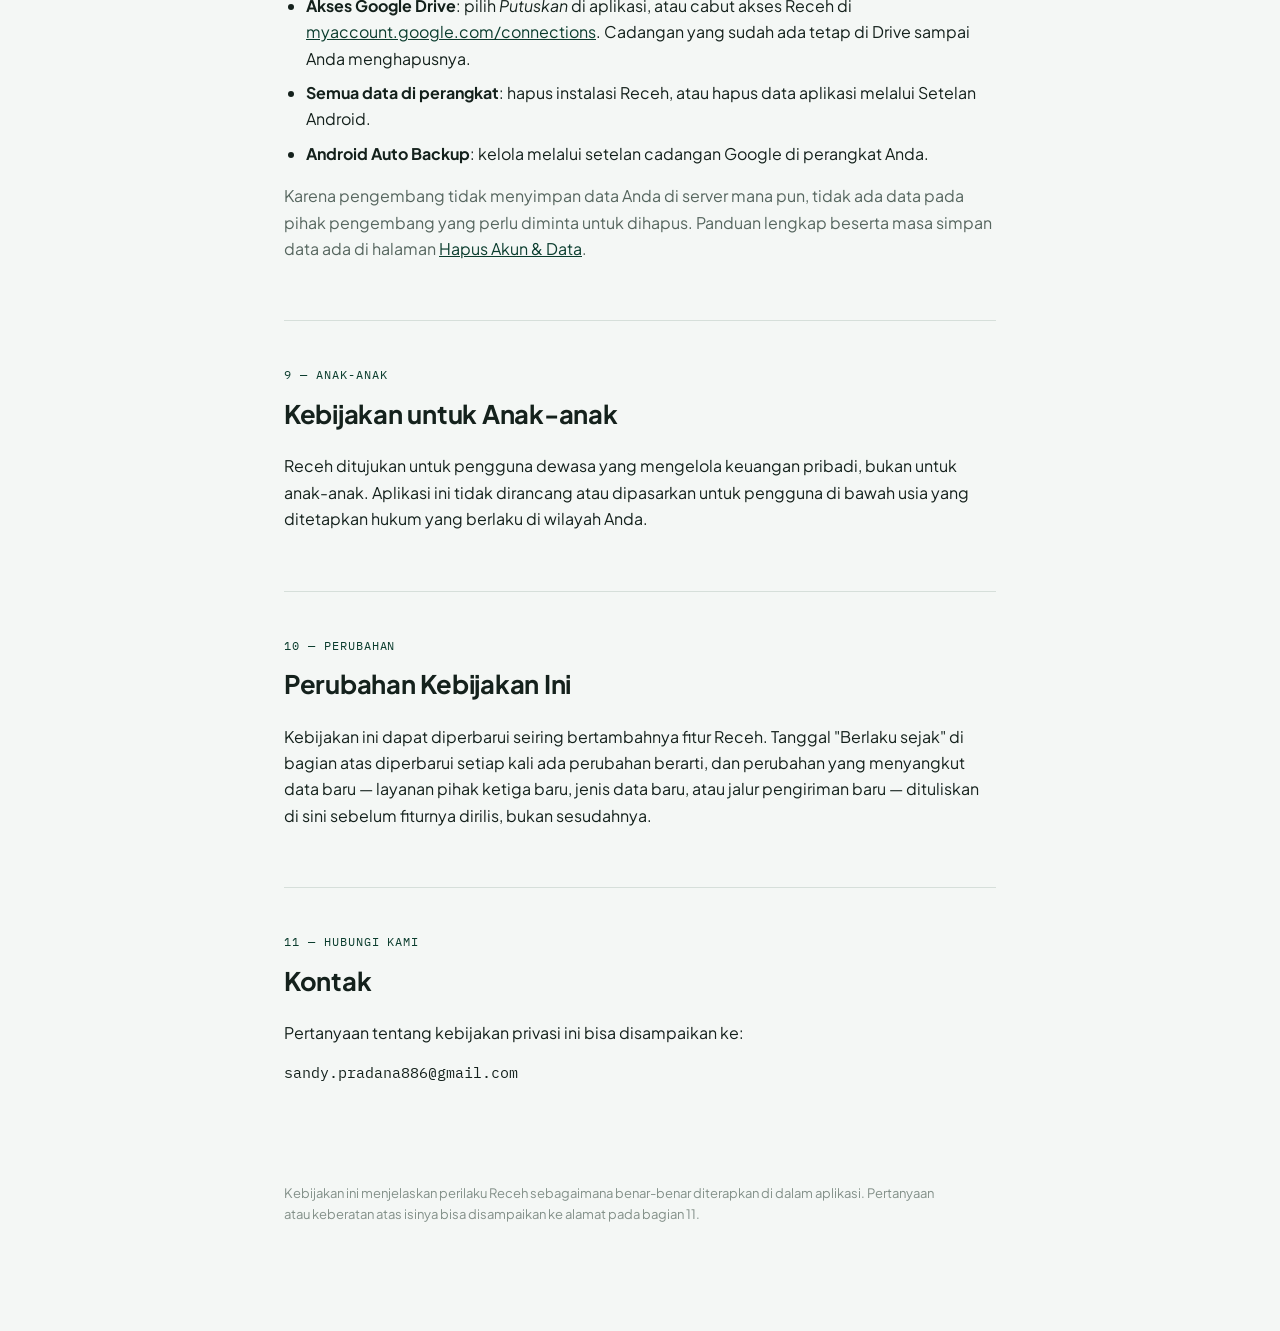
==== commit 95039027: "Kebijakan privasi: iklan native AdMob sejak Receh 1.0.3 Co-Authored-By: Claude Opus 5.5 <noreply@ant" ====
--- a/privacy-policy.html
+++ b/privacy-policy.html
@@ -283,7 +283,7 @@
     <div class="mark"><span class="dot"></span> Receh</div>
     <h1>Kebijakan Privasi</h1>
     <div class="meta">
-      <span>Berlaku sejak: <strong>28 September 2026</strong></span>
+      <span>Berlaku sejak: <strong>2 Oktober 2026</strong></span>
       <span>Versi: <strong>1.0</strong></span>
     </div>
   </header>
@@ -312,7 +312,7 @@
       <p>Receh adalah aplikasi pencatat pengeluaran. <strong>Semua catatan keuangan dan foto struk Anda disimpan di perangkat Anda sendiri.</strong> Pengembang tidak mengoperasikan server, tidak memiliki akun pengguna, dan tidak menerima, melihat, atau menjual data Anda.</p>
       <p>Struk dibaca oleh pengenal teks yang <strong>berjalan di perangkat</strong>. Foto struk tidak dikirim ke internet untuk dibaca.</p>
       <p>Cadangan ke Google Drive bersifat <strong>opsional</strong> dan disimpan di <strong>akun Google Drive milik Anda sendiri</strong>, di folder tersembunyi khusus Receh. Receh tidak dapat melihat berkas lain di Drive Anda.</p>
-      <p>Receh <strong>tidak menampilkan iklan</strong> dan tidak memasang layanan analitik atau pelacakan iklan. Satu-satunya data diagnostik adalah metrik kinerja yang dikirim pustaka pembaca struk Google ML Kit, tanpa isi foto atau teks struk (lihat <a href="#pihak-ketiga">bagian 5</a>).</p>
+      <p>Sejak versi 1.0.3, Receh menampilkan <strong>iklan native dari Google AdMob</strong> di Beranda, Riwayat, dan Laporan, selalu berlabel "Iklan". AdMob menerima ID iklan, data perangkat, dan interaksi dengan iklan; <strong>catatan keuangan, foto struk, dan isi cadangan Anda tidak pernah diberikan ke AdMob</strong> (lihat <a href="#pihak-ketiga">bagian 5</a>).</p>
     </div>
   </section>
 
@@ -353,7 +353,7 @@
         <li>Lokasi, kontak, SMS, riwayat panggilan, atau daftar aplikasi.</li>
         <li>Nomor rekening, kartu, PIN, atau kata sandi bank dan e-wallet.</li>
         <li>Foto lain di galeri selain foto struk yang Anda pilih.</li>
-        <li>ID iklan, sidik jari perangkat, atau data untuk pelacakan lintas aplikasi.</li>
+        <li>Data keuangan apa pun untuk keperluan iklan. ID iklan hanya dibaca oleh SDK Google AdMob (bagian 5), bukan oleh pengembang.</li>
       </ul>
     </div>
   </section>
@@ -429,6 +429,12 @@
             <td class="svc-status">Opsional</td>
           </tr>
           <tr>
+            <td class="svc-name">Google AdMob</td>
+            <td>Menampilkan iklan native</td>
+            <td>ID iklan Android, ID perangkat, alamat IP (untuk perkiraan lokasi), informasi perangkat dan aplikasi, serta tayangan dan ketukan iklan. Dipakai Google untuk menayangkan dan mengukur iklan, analitik, dan pencegahan penipuan, dan dapat dibagikan dengan mitra iklan Google. Lihat <a href="https://policies.google.com/technologies/partner-sites" rel="noopener">cara Google memakai data dari aplikasi mitra</a>.</td>
+            <td class="svc-status">Aktif saat iklan dimuat</td>
+          </tr>
+          <tr>
             <td class="svc-name">Android Backup Service</td>
             <td>Pemulihan otomatis saat ganti perangkat</td>
             <td>Database transaksi dan pengaturan, tanpa foto struk, ke akun Google perangkat Anda.</td>
@@ -437,7 +443,12 @@
         </tbody>
       </table>
     </div>
-    <p class="muted">Receh tidak memakai AdMob, Firebase Analytics, Crashlytics, atau layanan iklan dan analitik lain. Jika suatu hari layanan seperti itu ditambahkan, kebijakan ini diperbarui lebih dulu, bukan sesudahnya.</p>
+    <h3>Iklan dan pilihan Anda</h3>
+    <ul>
+      <li>Di wilayah yang mewajibkan persetujuan (misalnya Uni Eropa dan Inggris), Receh meminta persetujuan Anda melalui formulir Google sebelum iklan dipersonalisasi. Pilihan itu dapat diubah kapan saja di <em>Pengaturan → Pilihan privasi iklan</em>.</li>
+      <li>Di semua wilayah, Anda dapat mereset atau menghapus ID iklan di <em>Setelan Android → Google → Iklan</em>. Tanpa ID iklan, iklan tetap tampil tetapi tidak dipersonalisasi.</li>
+      <li>Receh tidak memakai Firebase Analytics, Crashlytics, atau layanan analitik lain. Jika layanan seperti itu ditambahkan, kebijakan ini diperbarui lebih dulu.</li>
+    </ul>
   </section>
 
   <section class="doc-section" id="izin">
@@ -445,7 +456,8 @@
     <h2>Izin Aplikasi</h2>
     <ul>
       <li><strong>Kamera dan galeri</strong> — dibuka hanya saat Anda memilih memotret atau memilih foto struk. Receh hanya menerima foto yang Anda ambil atau pilih.</li>
-      <li><strong>Internet</strong> — hanya untuk masuk dengan Google dan cadangan Google Drive, serta komunikasi ML Kit yang dijelaskan di bagian 5. Pencatatan, scan, dan laporan tetap berfungsi tanpa internet.</li>
+      <li><strong>ID iklan</strong> (<code>com.google.android.gms.permission.AD_ID</code>) — ditambahkan oleh SDK AdMob untuk iklan; dapat direset atau dihapus di setelan Android.</li>
+      <li><strong>Internet</strong> — hanya untuk masuk dengan Google dan cadangan Google Drive, komunikasi ML Kit, dan memuat iklan AdMob, seperti dijelaskan di bagian 5. Pencatatan, scan, dan laporan tetap berfungsi tanpa internet.</li>
     </ul>
   </section>
 
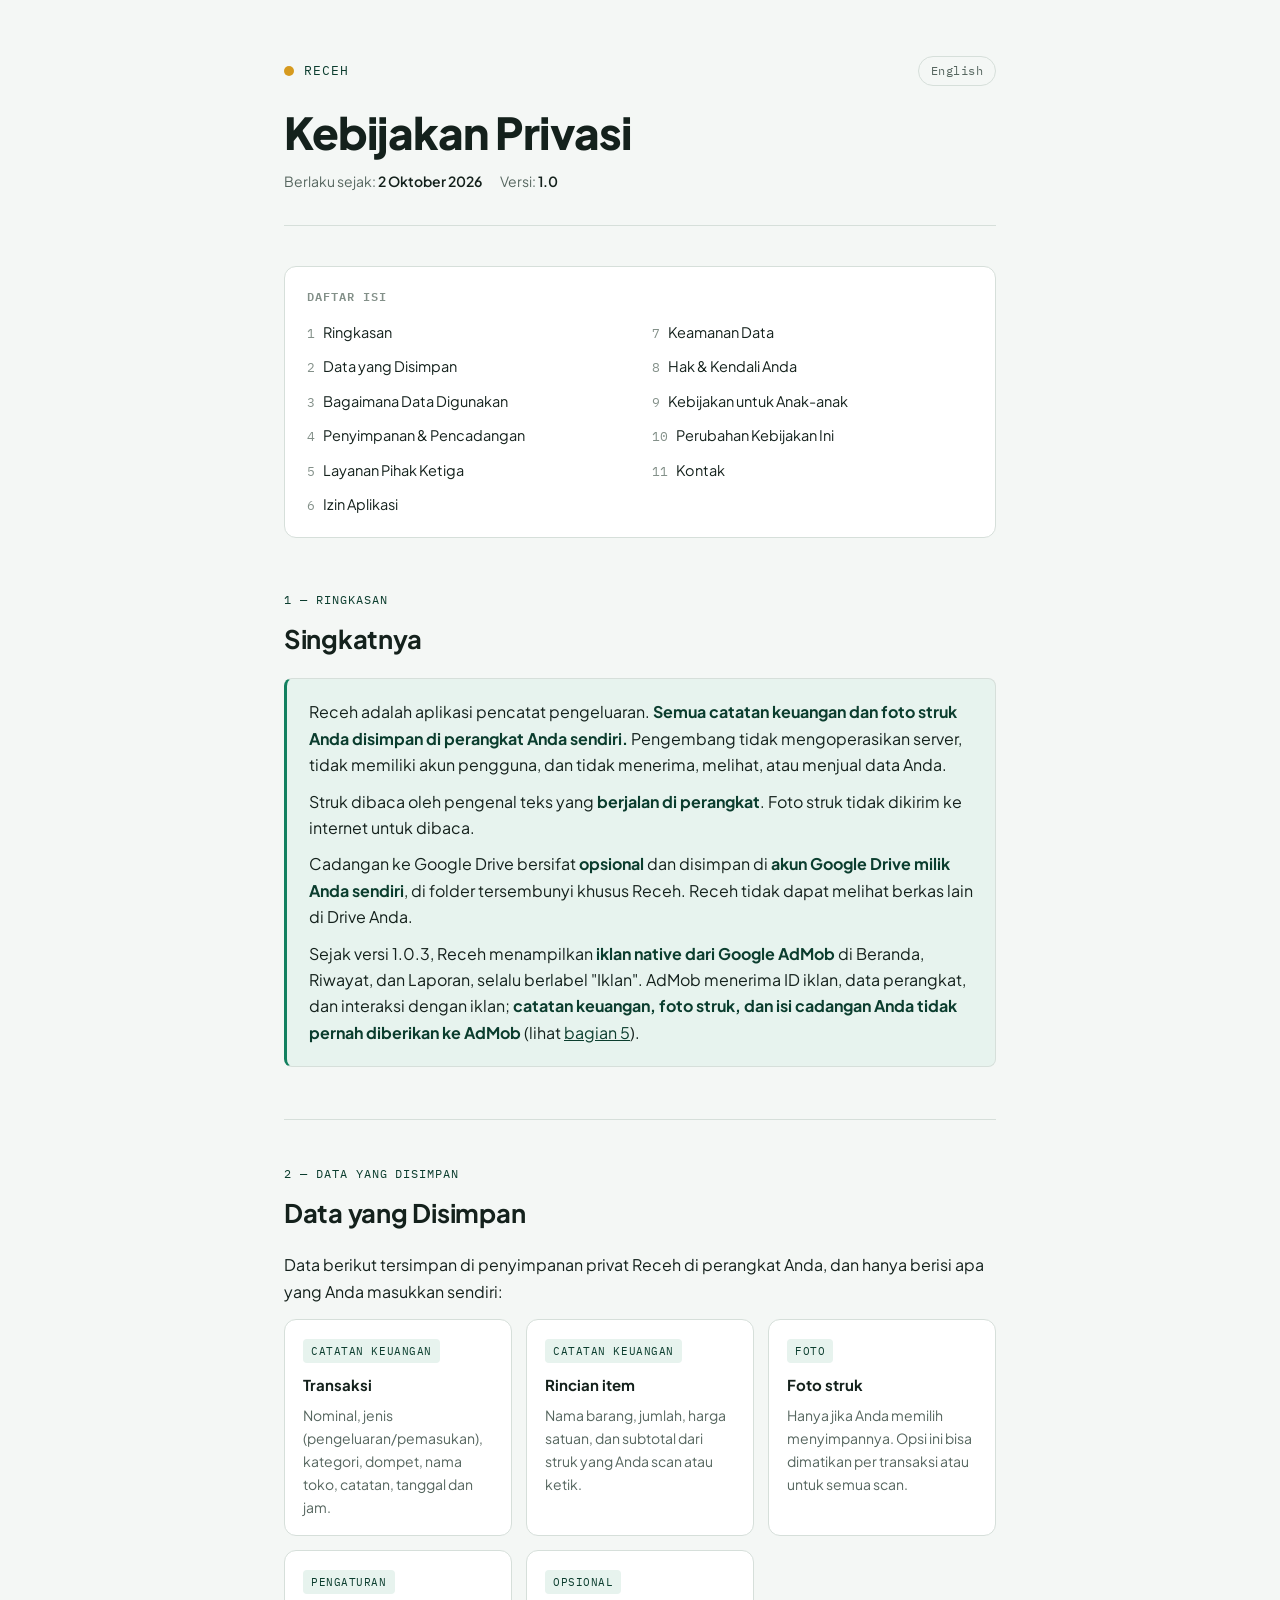
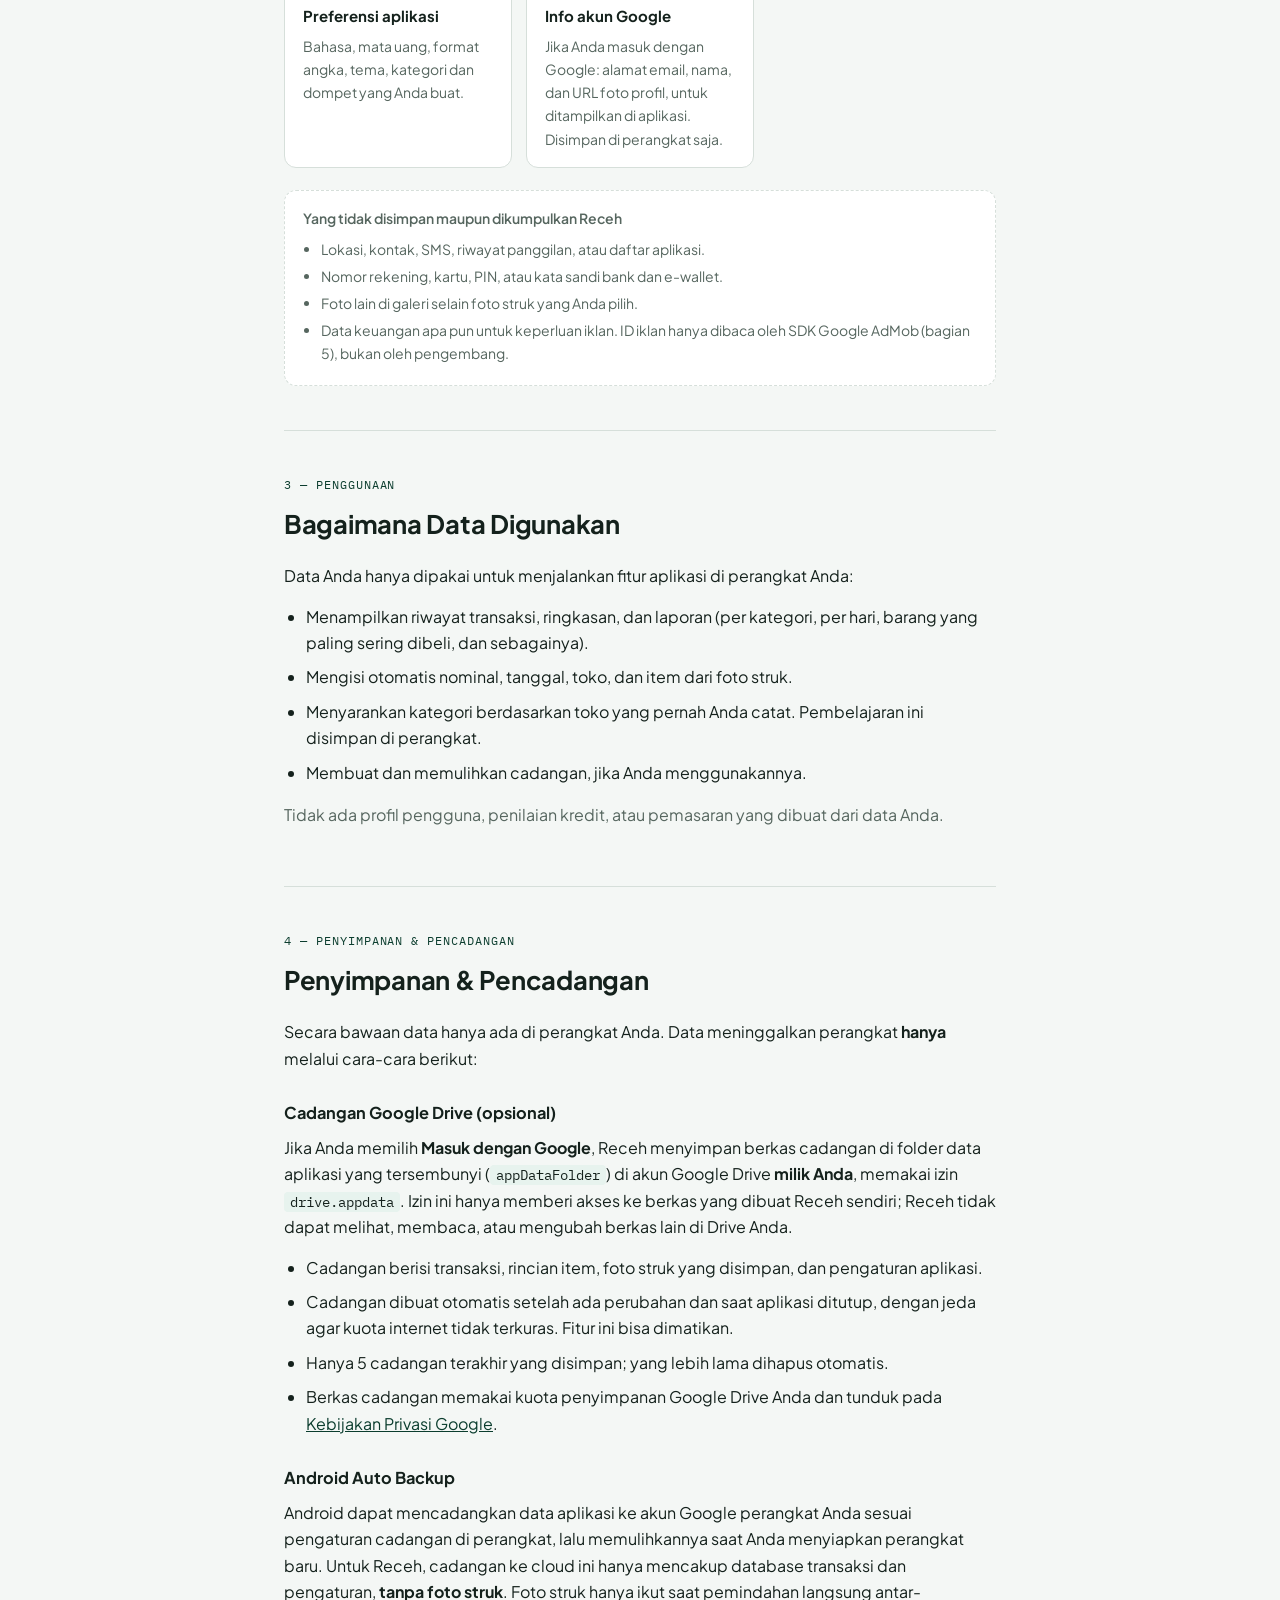
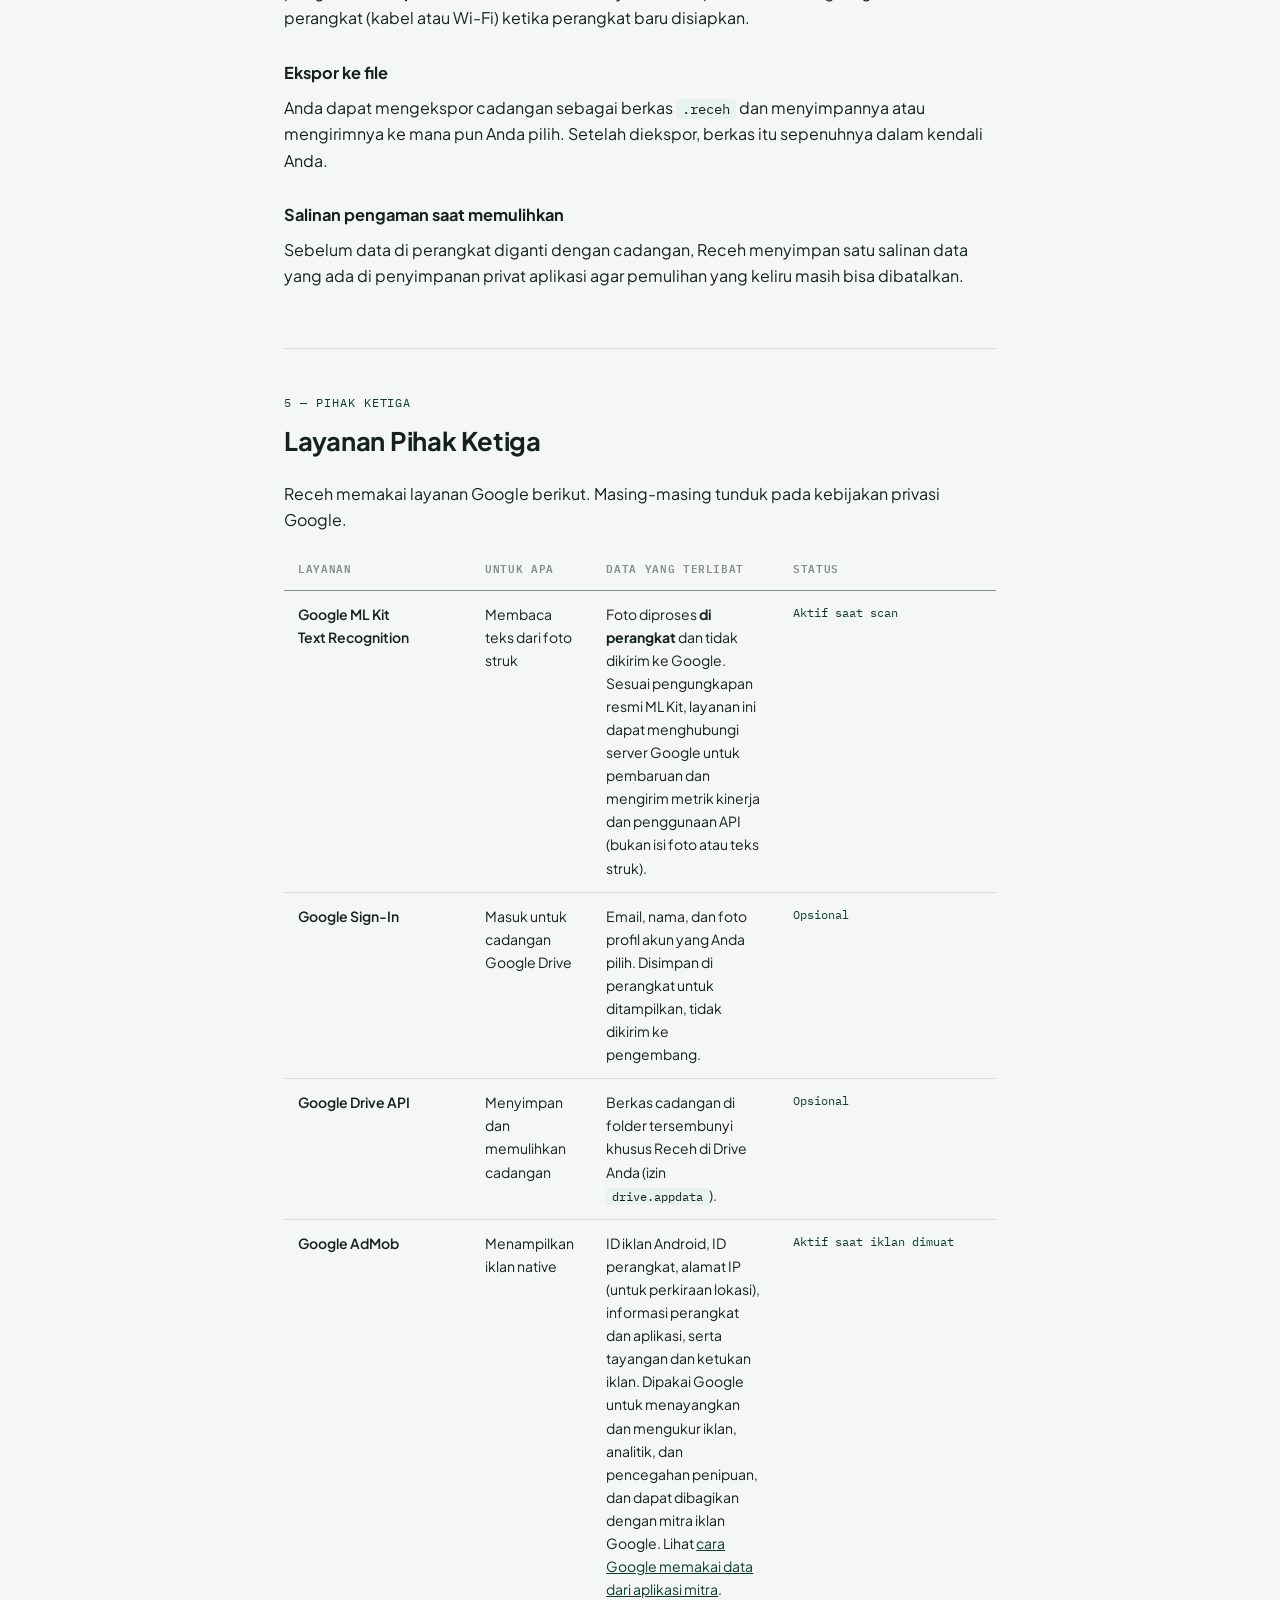
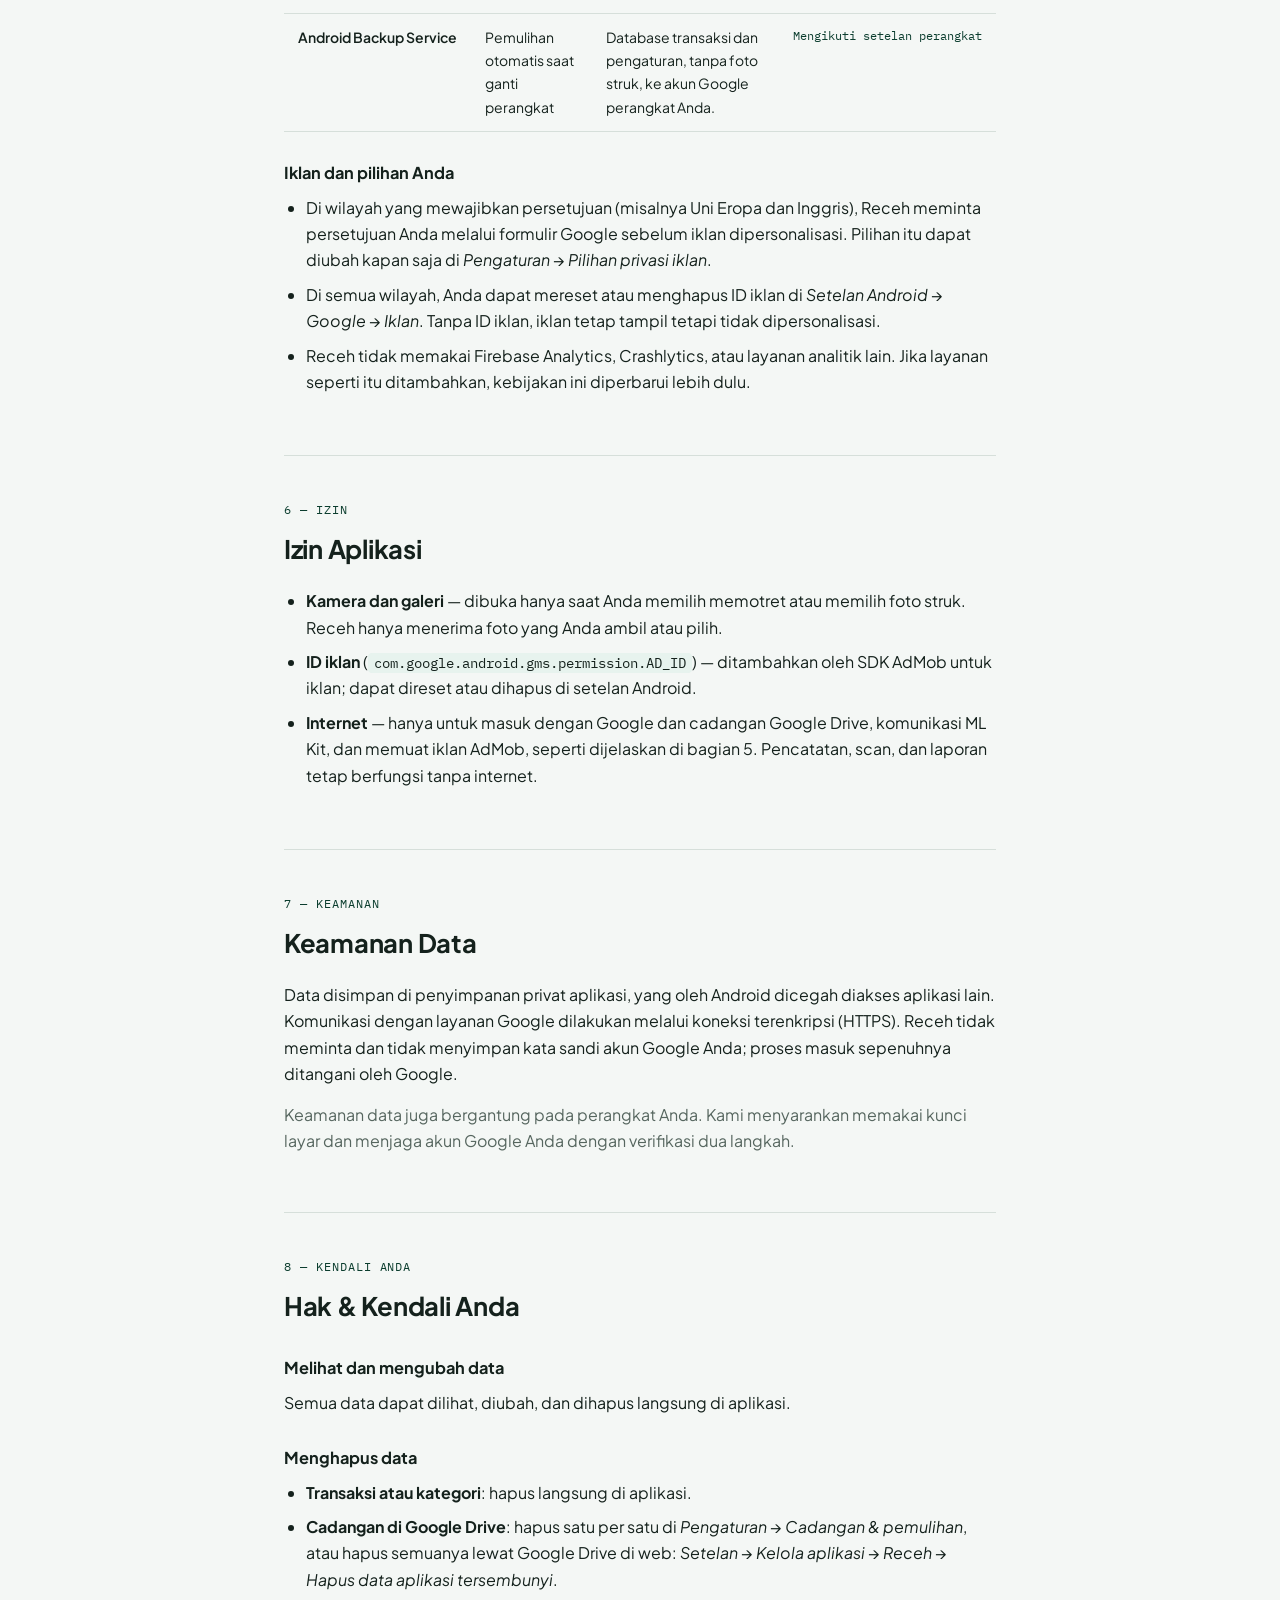
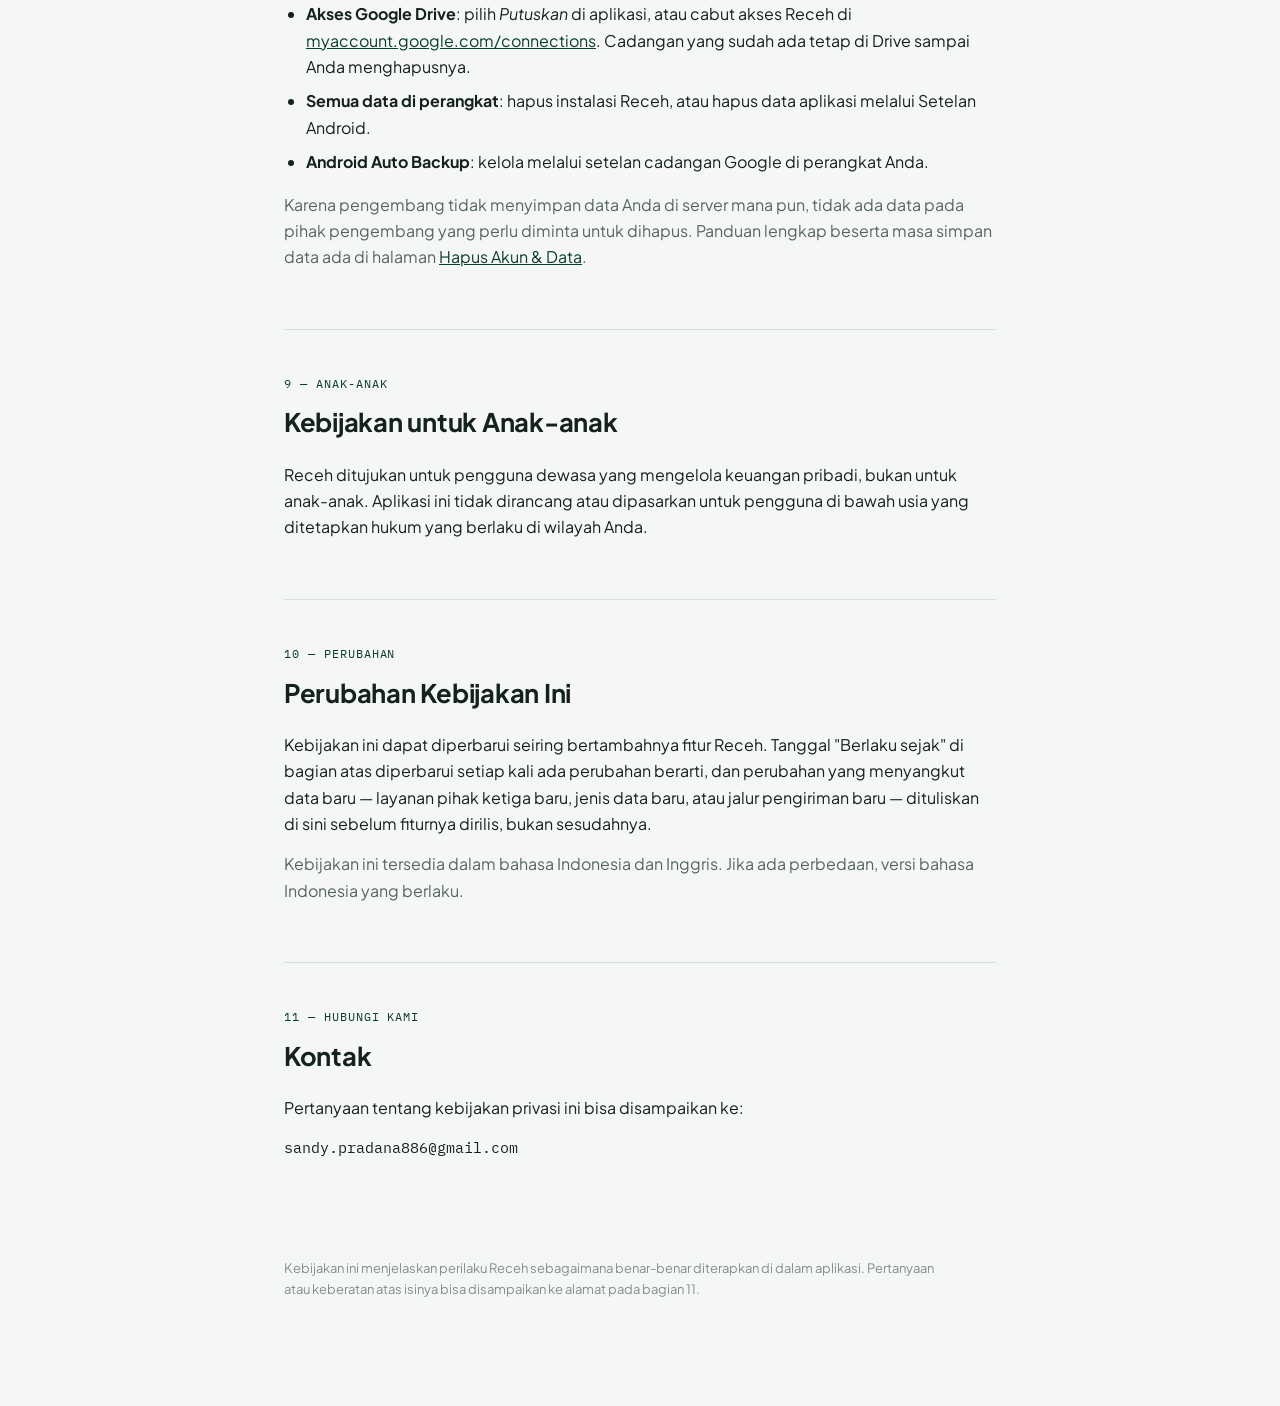
==== commit 7162ae55: "Kebijakan privasi dalam bahasa Inggris dan tombol ganti bahasa Co-Authored-By: Claude Opus 5.5 <nore" ====
--- a/privacy-policy.html
+++ b/privacy-policy.html
@@ -6,6 +6,8 @@
 <meta name="description" content="Kebijakan Privasi aplikasi Receh — data apa yang disimpan, ke mana perginya, dan apa yang bisa Anda kendalikan.">
 <meta name="robots" content="index, follow">
 <title>Kebijakan Privasi Receh</title>
+<link rel="alternate" hreflang="id" href="privacy-policy.html">
+<link rel="alternate" hreflang="en" href="privacy-policy-en.html">
 <style>
   :root {
     --bg: #F4F7F5;
@@ -103,6 +105,18 @@
     background: var(--gold);
     flex: none;
   }
+  .masthead .mark .lang {
+    margin-left: auto;
+    font-size: 12px;
+    letter-spacing: 0.04em;
+    text-transform: none;
+    color: var(--ink-muted);
+    text-decoration: none;
+    border: 1px solid var(--line);
+    border-radius: 999px;
+    padding: 4px 12px;
+  }
+  .masthead .mark .lang:hover { color: var(--accent-strong); border-color: var(--accent); }
   .masthead h1 {
     font-family: var(--font-display);
     font-weight: 800;
@@ -280,7 +294,7 @@
 <div class="page">
 
   <header class="masthead">
-    <div class="mark"><span class="dot"></span> Receh</div>
+    <div class="mark"><span class="dot"></span> Receh <a class="lang" href="privacy-policy-en.html" hreflang="en" lang="en">English</a></div>
     <h1>Kebijakan Privasi</h1>
     <div class="meta">
       <span>Berlaku sejak: <strong>2 Oktober 2026</strong></span>
@@ -339,7 +353,7 @@
       <div class="data-card">
         <span class="tag">Pengaturan</span>
         <h4>Preferensi aplikasi</h4>
-        <p>Bahasa, mata uang, tema, kategori dan dompet yang Anda buat.</p>
+        <p>Bahasa, mata uang, format angka, tema, kategori dan dompet yang Anda buat.</p>
       </div>
       <div class="data-card">
         <span class="tag">Opsional</span>
@@ -494,6 +508,7 @@
     <p class="eyebrow">10 — Perubahan</p>
     <h2>Perubahan Kebijakan Ini</h2>
     <p>Kebijakan ini dapat diperbarui seiring bertambahnya fitur Receh. Tanggal "Berlaku sejak" di bagian atas diperbarui setiap kali ada perubahan berarti, dan perubahan yang menyangkut data baru — layanan pihak ketiga baru, jenis data baru, atau jalur pengiriman baru — dituliskan di sini sebelum fiturnya dirilis, bukan sesudahnya.</p>
+    <p class="muted">Kebijakan ini tersedia dalam bahasa Indonesia dan Inggris. Jika ada perbedaan, versi bahasa Indonesia yang berlaku.</p>
   </section>
 
   <section class="doc-section" id="kontak">
